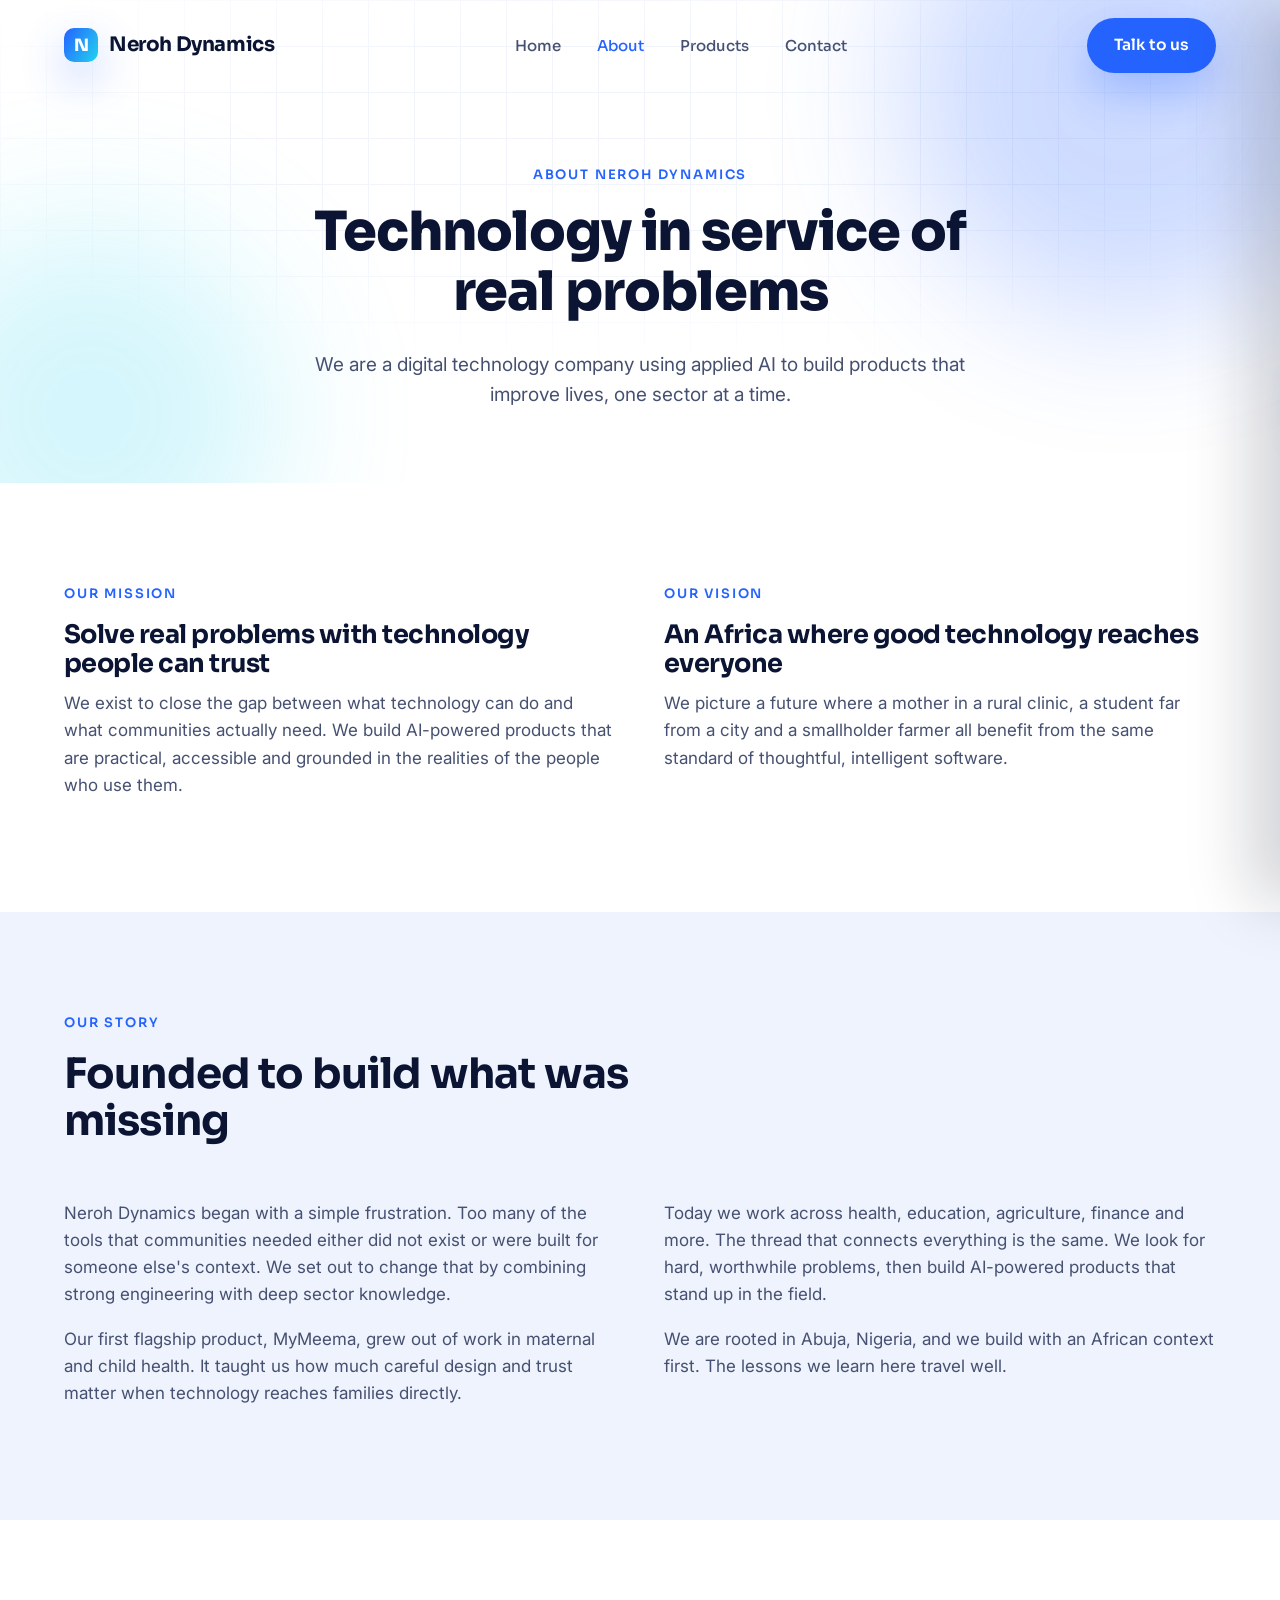
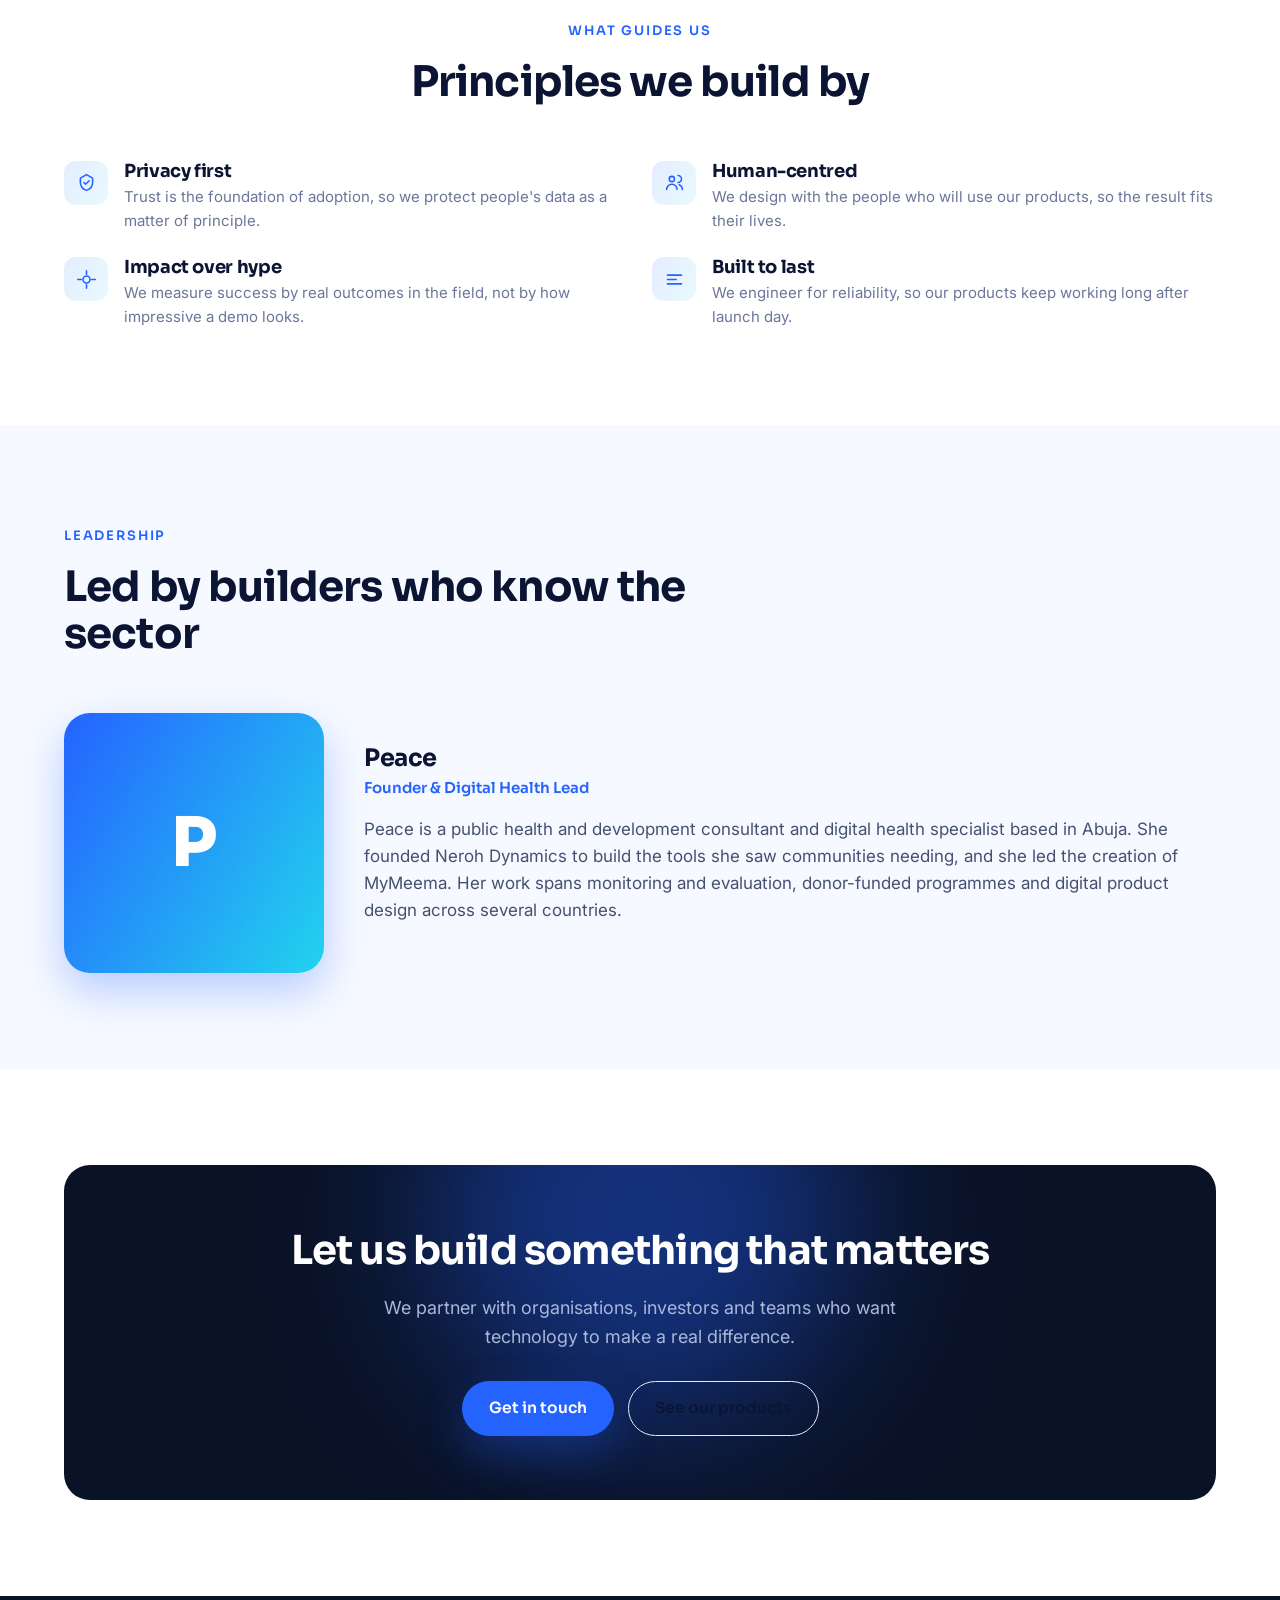
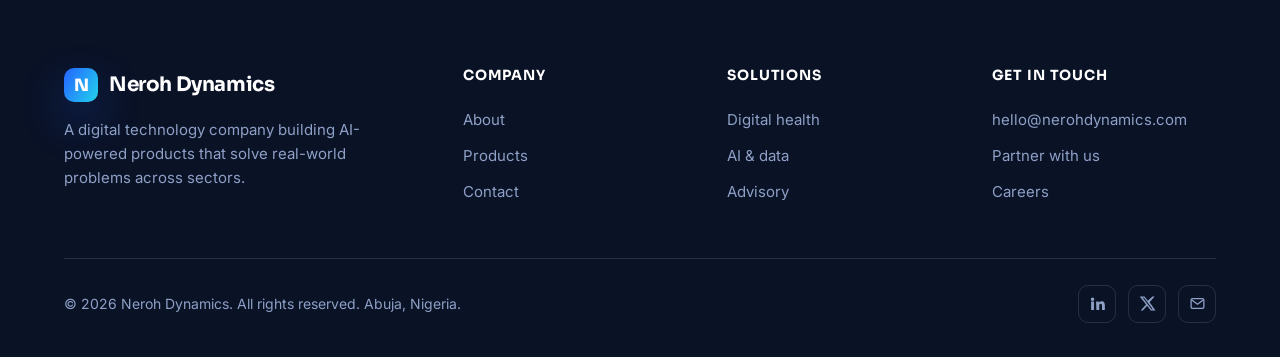
==== about.html @ 89a56c4c "Add files via upload" ====
<!DOCTYPE html>
<html lang="en">
<head>
  <meta charset="UTF-8" />
  <meta name="viewport" content="width=device-width, initial-scale=1.0" />
  <title>About | Neroh Dynamics</title>
  <meta name="description" content="Neroh Dynamics is a digital technology company using AI to solve real-world problems across health, education, agriculture and beyond." />
  <meta property="og:title" content="About Neroh Dynamics" />
  <meta property="og:type" content="website" />
  <link rel="preconnect" href="https://fonts.googleapis.com" />
  <link rel="preconnect" href="https://fonts.gstatic.com" crossorigin />
  <link href="https://fonts.googleapis.com/css2?family=Sora:wght@400;500;600;700;800&family=Inter:wght@400;500;600&display=swap" rel="stylesheet" />
  <link rel="stylesheet" href="style.css" />
</head>
<body>

  <!-- ======== HEADER ======== -->
  <header class="site-header">
    <div class="container">
      <nav class="nav">
        <a href="index.html" class="brand"><span class="brand-mark">N</span>Neroh Dynamics</a>
        <ul class="nav-links">
          <li><a href="index.html">Home</a></li>
          <li><a href="about.html">About</a></li>
          <li><a href="products.html">Products</a></li>
          <li><a href="contact.html">Contact</a></li>
        </ul>
        <div class="nav-cta">
          <a href="contact.html" class="btn btn-primary">Talk to us</a>
          <button class="nav-toggle" aria-label="Open menu">
            <svg viewBox="0 0 24 24" fill="none"><path d="M4 7h16M4 12h16M4 17h16" stroke="currentColor" stroke-width="2" stroke-linecap="round"/></svg>
          </button>
        </div>
      </nav>
    </div>
  </header>
  <div class="scrim"></div>
  <aside class="mobile-panel">
    <div class="m-head">
      <a href="index.html" class="brand"><span class="brand-mark">N</span>Neroh</a>
      <button class="m-close" aria-label="Close menu">
        <svg viewBox="0 0 24 24" fill="none"><path d="M18 6L6 18M6 6l12 12" stroke="currentColor" stroke-width="2" stroke-linecap="round"/></svg>
      </button>
    </div>
    <a href="index.html" class="m-link">Home</a>
    <a href="about.html" class="m-link">About</a>
    <a href="products.html" class="m-link">Products</a>
    <a href="contact.html" class="m-link">Contact</a>
    <a href="contact.html" class="btn btn-primary">Talk to us</a>
  </aside>

  <!-- ======== PAGE HERO ======== -->
  <section class="page-hero">
    <div class="hero-bg">
      <div class="grid"></div>
      <div class="glow g1"></div>
      <div class="glow g2"></div>
    </div>
    <div class="container">
      <div class="inner">
        <span class="eyebrow">About Neroh Dynamics</span>
        <h1>Technology in service of real problems</h1>
        <p>We are a digital technology company using applied AI to build products that improve lives, one sector at a time.</p>
      </div>
    </div>
  </section>

  <!-- ======== MISSION / VISION ======== -->
  <section class="section">
    <div class="container">
      <div class="split">
        <div class="reveal">
          <span class="eyebrow">Our mission</span>
          <h2>Solve real problems with technology people can trust</h2>
          <p>We exist to close the gap between what technology can do and what communities actually need. We build AI-powered products that are practical, accessible and grounded in the realities of the people who use them.</p>
        </div>
        <div class="reveal">
          <span class="eyebrow">Our vision</span>
          <h2>An Africa where good technology reaches everyone</h2>
          <p>We picture a future where a mother in a rural clinic, a student far from a city and a smallholder farmer all benefit from the same standard of thoughtful, intelligent software.</p>
        </div>
      </div>
    </div>
  </section>

  <!-- ======== STORY ======== -->
  <section class="section section-sky">
    <div class="container">
      <div class="section-head reveal">
        <span class="eyebrow">Our story</span>
        <h2>Founded to build what was missing</h2>
      </div>
      <div class="split">
        <div class="reveal">
          <p>Neroh Dynamics began with a simple frustration. Too many of the tools that communities needed either did not exist or were built for someone else's context. We set out to change that by combining strong engineering with deep sector knowledge.</p>
          <p>Our first flagship product, MyMeema, grew out of work in maternal and child health. It taught us how much careful design and trust matter when technology reaches families directly.</p>
        </div>
        <div class="reveal">
          <p>Today we work across health, education, agriculture, finance and more. The thread that connects everything is the same. We look for hard, worthwhile problems, then build AI-powered products that stand up in the field.</p>
          <p>We are rooted in Abuja, Nigeria, and we build with an African context first. The lessons we learn here travel well.</p>
        </div>
      </div>
    </div>
  </section>

  <!-- ======== VALUES ======== -->
  <section class="section">
    <div class="container">
      <div class="section-head center reveal">
        <span class="eyebrow">What guides us</span>
        <h2>Principles we build by</h2>
      </div>
      <div class="grid-2">
        <div class="value-item reveal">
          <div class="v-ic"><svg viewBox="0 0 24 24" fill="none"><path d="M12 3l7 4v5c0 4.5-3 7.5-7 9-4-1.5-7-4.5-7-9V7l7-4z" stroke="currentColor" stroke-width="1.8" stroke-linejoin="round"/><path d="M9 12l2 2 4-4" stroke="currentColor" stroke-width="1.8" stroke-linecap="round" stroke-linejoin="round"/></svg></div>
          <div><h3>Privacy first</h3><p>Trust is the foundation of adoption, so we protect people's data as a matter of principle.</p></div>
        </div>
        <div class="value-item reveal">
          <div class="v-ic"><svg viewBox="0 0 24 24" fill="none"><circle cx="9" cy="8" r="3" stroke="currentColor" stroke-width="1.8"/><path d="M3 20c0-3.3 2.7-6 6-6s6 2.7 6 6M16 4a4 4 0 010 8M21 20c0-2.5-1.5-4.6-3.6-5.5" stroke="currentColor" stroke-width="1.8" stroke-linecap="round"/></svg></div>
          <div><h3>Human-centred</h3><p>We design with the people who will use our products, so the result fits their lives.</p></div>
        </div>
        <div class="value-item reveal">
          <div class="v-ic"><svg viewBox="0 0 24 24" fill="none"><path d="M12 2v4M12 18v4M2 12h4M18 12h4" stroke="currentColor" stroke-width="1.8" stroke-linecap="round"/><circle cx="12" cy="12" r="4" stroke="currentColor" stroke-width="1.8"/></svg></div>
          <div><h3>Impact over hype</h3><p>We measure success by real outcomes in the field, not by how impressive a demo looks.</p></div>
        </div>
        <div class="value-item reveal">
          <div class="v-ic"><svg viewBox="0 0 24 24" fill="none"><path d="M4 7h16M4 12h10M4 17h16" stroke="currentColor" stroke-width="1.8" stroke-linecap="round"/></svg></div>
          <div><h3>Built to last</h3><p>We engineer for reliability, so our products keep working long after launch day.</p></div>
        </div>
      </div>
    </div>
  </section>

  <!-- ======== FOUNDER ======== -->
  <!-- Update the name, photo initials and bio below with final details. -->
  <section class="section section-tint">
    <div class="container">
      <div class="section-head reveal">
        <span class="eyebrow">Leadership</span>
        <h2>Led by builders who know the sector</h2>
      </div>
      <div class="founder reveal">
        <div class="founder-photo">P</div>
        <div>
          <h3>Peace</h3>
          <div class="role">Founder &amp; Digital Health Lead</div>
          <p>Peace is a public health and development consultant and digital health specialist based in Abuja. She founded Neroh Dynamics to build the tools she saw communities needing, and she led the creation of MyMeema. Her work spans monitoring and evaluation, donor-funded programmes and digital product design across several countries.</p>
        </div>
      </div>
    </div>
  </section>

  <!-- ======== CTA BAND ======== -->
  <section class="section">
    <div class="container">
      <div class="cta-band reveal">
        <h2>Let us build something that matters</h2>
        <p>We partner with organisations, investors and teams who want technology to make a real difference.</p>
        <div class="cta-actions">
          <a href="contact.html" class="btn btn-primary">Get in touch</a>
          <a href="products.html" class="btn btn-ghost">See our products</a>
        </div>
      </div>
    </div>
  </section>

  <!-- ======== FOOTER ======== -->
  <footer class="site-footer">
    <div class="container">
      <div class="footer-grid">
        <div class="footer-brand">
          <a href="index.html" class="brand"><span class="brand-mark">N</span>Neroh Dynamics</a>
          <p>A digital technology company building AI-powered products that solve real-world problems across sectors.</p>
        </div>
        <div class="footer-col">
          <h4>Company</h4>
          <a href="about.html">About</a>
          <a href="products.html">Products</a>
          <a href="contact.html">Contact</a>
        </div>
        <div class="footer-col">
          <h4>Solutions</h4>
          <a href="products.html">Digital health</a>
          <a href="products.html">AI &amp; data</a>
          <a href="products.html">Advisory</a>
        </div>
        <div class="footer-col">
          <h4>Get in touch</h4>
          <a href="mailto:hello@nerohdynamics.com">hello@nerohdynamics.com</a>
          <a href="contact.html">Partner with us</a>
          <a href="contact.html">Careers</a>
        </div>
      </div>
      <div class="footer-bottom">
        <span>© <span id="year"></span> Neroh Dynamics. All rights reserved. Abuja, Nigeria.</span>
        <div class="socials">
          <a href="#" aria-label="LinkedIn"><svg viewBox="0 0 24 24" fill="currentColor"><path d="M4.98 3.5A2.5 2.5 0 002.5 6 2.5 2.5 0 005 8.5 2.5 2.5 0 007.5 6 2.5 2.5 0 004.98 3.5zM3 9h4v12H3zM10 9h3.8v1.7h.05c.53-1 1.83-2.05 3.77-2.05 4 0 4.75 2.65 4.75 6.1V21h-4v-5.5c0-1.3 0-3-1.85-3s-2.1 1.45-2.1 2.9V21h-4z"/></svg></a>
          <a href="#" aria-label="X"><svg viewBox="0 0 24 24" fill="currentColor"><path d="M18.9 2H22l-7.1 8.1L23.3 22h-6.6l-5.2-6.8L5.5 22H2.4l7.6-8.7L1 2h6.8l4.7 6.2zm-1.2 18h1.8L7.1 3.9H5.2z"/></svg></a>
          <a href="mailto:hello@nerohdynamics.com" aria-label="Email"><svg viewBox="0 0 24 24" fill="none"><rect x="3" y="5" width="18" height="14" rx="2" stroke="currentColor" stroke-width="1.8"/><path d="M4 7l8 6 8-6" stroke="currentColor" stroke-width="1.8"/></svg></a>
        </div>
      </div>
    </div>
  </footer>

  <script src="app.js"></script>
</body>
</html>
---- style.css ----
/* ============================================================================
   NEROH DYNAMICS
   Shared stylesheet. Clean, modern, AI-tech. Blue signature palette.
   Display: Sora. Body: Inter.
   ========================================================================== */

/* ---- DESIGN TOKENS ---- */
:root {
  --ink:        #0A1226;   /* deep navy: dark sections, footer */
  --ink-2:      #101B3A;   /* raised dark surface */
  --heading:    #0B1533;   /* headings on light */
  --slate:      #465071;   /* body text on light */
  --muted:      #6B769A;   /* secondary text */

  --blue:       #2563FF;   /* primary electric azure, the signature */
  --blue-600:   #1B54EC;   /* hover */
  --blue-050:   #EAF1FF;   /* light blue tint */
  --cyan:       #22D3EE;   /* secondary highlight */

  --sky:        #EEF3FD;   /* light section background */
  --sky-2:      #F6F9FF;   /* lighter tint */
  --paper:      #FFFFFF;

  --line:       #E4EAF6;   /* hairline on light */
  --line-dark:  rgba(255,255,255,0.12);

  --grad:       linear-gradient(120deg, #2563FF 0%, #22D3EE 100%);
  --grad-soft:  linear-gradient(120deg, rgba(37,99,255,0.12), rgba(34,211,238,0.10));

  --radius:     18px;
  --radius-sm:  12px;
  --radius-lg:  26px;

  --shadow-sm:  0 2px 10px rgba(16,26,56,0.06);
  --shadow:     0 20px 50px rgba(16,26,56,0.12);
  --shadow-blue:0 18px 44px rgba(37,99,255,0.30);

  --maxw:       1200px;
  --ease:       cubic-bezier(0.16, 1, 0.3, 1);
}

/* ---- RESET / BASE ---- */
*, *::before, *::after { box-sizing: border-box; }
html { scroll-behavior: smooth; -webkit-text-size-adjust: 100%; }
body {
  margin: 0;
  font-family: 'Inter', system-ui, -apple-system, sans-serif;
  color: var(--slate);
  background: var(--paper);
  line-height: 1.6;
  font-size: 17px;
  -webkit-font-smoothing: antialiased;
  overflow-x: hidden;
}
h1, h2, h3, h4 {
  font-family: 'Sora', system-ui, sans-serif;
  color: var(--heading);
  line-height: 1.12;
  margin: 0 0 0.5em;
  letter-spacing: -0.02em;
  font-weight: 700;
}
p { margin: 0 0 1em; }
a { color: var(--blue); text-decoration: none; transition: color 0.2s; }
a:hover { color: var(--blue-600); }
img { max-width: 100%; display: block; }
ul { margin: 0; padding: 0; list-style: none; }

/* ---- LAYOUT ---- */
.container { width: 100%; max-width: var(--maxw); margin: 0 auto; padding: 0 24px; }
.section { padding: 96px 0; }
.section-sky { background: var(--sky); }
.section-tint { background: var(--sky-2); }
.section-ink { background: var(--ink); color: #C7D2ED; }
.section-ink h1, .section-ink h2, .section-ink h3 { color: #fff; }

.eyebrow {
  display: inline-block;
  font-family: 'Sora', sans-serif;
  font-size: 13px;
  font-weight: 600;
  letter-spacing: 0.14em;
  text-transform: uppercase;
  color: var(--blue);
  margin-bottom: 16px;
}
.section-ink .eyebrow { color: var(--cyan); }
.section-head { max-width: 680px; margin-bottom: 56px; }
.section-head.center { margin-left: auto; margin-right: auto; text-align: center; }
.section-head h2 { font-size: clamp(28px, 4vw, 42px); }
.section-head p { font-size: 18px; color: var(--muted); margin-bottom: 0; }
.section-ink .section-head p { color: #9FB0D4; }

.grad-text {
  background: var(--grad);
  -webkit-background-clip: text;
  background-clip: text;
  -webkit-text-fill-color: transparent;
}

/* ---- BUTTONS ---- */
.btn {
  display: inline-flex; align-items: center; gap: 9px;
  font-family: 'Sora', sans-serif; font-weight: 600; font-size: 15.5px;
  padding: 14px 26px; border-radius: 999px; border: 1px solid transparent;
  cursor: pointer; transition: transform 0.25s var(--ease), box-shadow 0.25s, background 0.2s, color 0.2s;
  white-space: nowrap;
}
.btn svg { width: 17px; height: 17px; }
.btn-primary { background: var(--blue); color: #fff; box-shadow: var(--shadow-blue); }
.btn-primary:hover { background: var(--blue-600); color: #fff; transform: translateY(-2px); }
.btn-ghost { background: transparent; color: var(--heading); border-color: var(--line); }
.btn-ghost:hover { border-color: var(--blue); color: var(--blue); transform: translateY(-2px); }
.section-ink .btn-ghost { color: #fff; border-color: var(--line-dark); }
.section-ink .btn-ghost:hover { border-color: var(--cyan); color: var(--cyan); }
.btn-light { background: #fff; color: var(--heading); }
.btn-light:hover { color: var(--blue); transform: translateY(-2px); }

/* ---- HEADER ---- */
.site-header {
  position: fixed; top: 0; left: 0; right: 0; z-index: 100;
  padding: 18px 0; transition: background 0.3s, box-shadow 0.3s, padding 0.3s;
}
.site-header.scrolled {
  background: rgba(255,255,255,0.86);
  backdrop-filter: saturate(180%) blur(14px);
  box-shadow: 0 1px 0 var(--line);
  padding: 12px 0;
}
.nav { display: flex; align-items: center; justify-content: space-between; gap: 24px; }
.brand { display: flex; align-items: center; gap: 11px; font-family: 'Sora', sans-serif; font-weight: 700; font-size: 20px; color: var(--heading); letter-spacing: -0.02em; }
.brand:hover { color: var(--heading); }
.brand-mark {
  width: 34px; height: 34px; border-radius: 10px; background: var(--grad);
  display: grid; place-items: center; color: #fff; font-size: 17px; font-weight: 800;
  box-shadow: var(--shadow-blue);
}
.nav-links { display: flex; align-items: center; gap: 6px; }
.nav-links a {
  font-family: 'Sora', sans-serif; font-weight: 500; font-size: 15px; color: var(--slate);
  padding: 9px 15px; border-radius: 10px; transition: color 0.2s, background 0.2s;
}
.nav-links a:hover { color: var(--heading); background: var(--blue-050); }
.nav-links a.active { color: var(--blue); }
.nav-cta { display: flex; align-items: center; gap: 12px; }
.nav-toggle { display: none; background: none; border: 0; cursor: pointer; padding: 8px; color: var(--heading); }
.nav-toggle svg { width: 26px; height: 26px; }

/* mobile menu */
.mobile-panel {
  position: fixed; inset: 0 0 0 auto; width: min(88vw, 360px); z-index: 120;
  background: var(--paper); box-shadow: -30px 0 60px rgba(10,18,38,0.18);
  transform: translateX(100%); transition: transform 0.4s var(--ease);
  padding: 26px 26px 40px; display: flex; flex-direction: column;
}
.mobile-panel.open { transform: translateX(0); }
.mobile-panel .m-head { display: flex; justify-content: space-between; align-items: center; margin-bottom: 30px; }
.mobile-panel a.m-link { font-family: 'Sora', sans-serif; font-weight: 600; font-size: 20px; color: var(--heading); padding: 14px 0; border-bottom: 1px solid var(--line); }
.mobile-panel a.m-link:hover { color: var(--blue); }
.mobile-panel .btn { margin-top: 24px; justify-content: center; }
.m-close { background: none; border: 0; cursor: pointer; color: var(--heading); padding: 6px; }
.m-close svg { width: 26px; height: 26px; }
.scrim { position: fixed; inset: 0; background: rgba(10,18,38,0.45); z-index: 110; opacity: 0; visibility: hidden; transition: opacity 0.3s; }
.scrim.open { opacity: 1; visibility: visible; }

/* ---- HERO ---- */
.hero { position: relative; padding: 168px 0 96px; overflow: hidden; }
.hero-bg { position: absolute; inset: 0; z-index: 0; pointer-events: none; }
.hero-bg .glow { position: absolute; border-radius: 50%; filter: blur(70px); opacity: 0.5; }
.hero-bg .g1 { width: 460px; height: 460px; background: rgba(37,99,255,0.45); top: -140px; right: -80px; }
.hero-bg .g2 { width: 380px; height: 380px; background: rgba(34,211,238,0.38); bottom: -120px; left: -100px; }
.hero-bg .grid {
  position: absolute; inset: 0;
  background-image: linear-gradient(var(--line) 1px, transparent 1px), linear-gradient(90deg, var(--line) 1px, transparent 1px);
  background-size: 46px 46px; opacity: 0.5;
  mask-image: radial-gradient(ellipse 80% 60% at 50% 30%, #000 40%, transparent 78%);
  -webkit-mask-image: radial-gradient(ellipse 80% 60% at 50% 30%, #000 40%, transparent 78%);
}
.hero-grid { position: relative; z-index: 1; display: grid; grid-template-columns: 1.05fr 0.95fr; gap: 56px; align-items: center; }
.hero-copy h1 { font-size: clamp(38px, 5.4vw, 62px); font-weight: 800; margin-bottom: 22px; }
.hero-copy .lede { font-size: 19px; color: var(--slate); max-width: 540px; margin-bottom: 32px; }
.hero-actions { display: flex; gap: 14px; flex-wrap: wrap; }
.hero-pill {
  display: inline-flex; align-items: center; gap: 9px; padding: 7px 15px 7px 8px;
  background: var(--blue-050); border: 1px solid var(--line); border-radius: 999px;
  font-size: 14px; font-weight: 500; color: var(--slate); margin-bottom: 24px;
}
.hero-pill b { background: var(--grad); color: #fff; font-family: 'Sora', sans-serif; font-weight: 700; font-size: 11px; letter-spacing: 0.06em; padding: 3px 10px; border-radius: 999px; text-transform: uppercase; }

/* cycling sector word */
.rotator { display: inline-grid; vertical-align: bottom; }
.rotator .word { grid-area: 1 / 1; opacity: 0; transform: translateY(14px); transition: opacity 0.5s, transform 0.5s; white-space: nowrap; }
.rotator .word.in { opacity: 1; transform: translateY(0); }
.rotator .word.out { opacity: 0; transform: translateY(-14px); }

/* hero engine diagram (signature graphic) */
.engine {
  position: relative; background: #fff; border: 1px solid var(--line);
  border-radius: var(--radius-lg); box-shadow: var(--shadow); padding: 30px;
}
.engine-top { display: flex; align-items: center; gap: 8px; margin-bottom: 26px; }
.engine-top .dot { width: 11px; height: 11px; border-radius: 50%; background: var(--line); }
.engine-top .dot.live { background: var(--blue); }
.engine-top span { margin-left: auto; font-family: 'Sora', sans-serif; font-size: 12px; font-weight: 600; letter-spacing: 0.1em; text-transform: uppercase; color: var(--muted); }
.engine-core {
  margin: 0 auto 26px; width: 168px; text-align: center; padding: 20px 16px; border-radius: var(--radius);
  background: var(--ink); color: #fff; box-shadow: var(--shadow-blue); position: relative;
}
.engine-core .k { font-family: 'Sora', sans-serif; font-weight: 700; font-size: 16px; }
.engine-core .s { font-size: 12.5px; color: #9FB0D4; }
.engine-core::after {
  content: ""; position: absolute; left: 50%; bottom: -26px; width: 2px; height: 26px;
  background: linear-gradient(var(--blue), transparent); transform: translateX(-50%);
}
.engine-sectors { display: grid; grid-template-columns: repeat(2, 1fr); gap: 12px; }
.sector-chip {
  display: flex; align-items: center; gap: 10px; padding: 13px 14px; border-radius: 14px;
  background: var(--sky-2); border: 1px solid var(--line); font-family: 'Sora', sans-serif;
  font-weight: 600; font-size: 14px; color: var(--heading);
  transition: transform 0.3s var(--ease), box-shadow 0.3s, border-color 0.3s;
}
.sector-chip:hover { transform: translateY(-3px); box-shadow: var(--shadow-sm); border-color: var(--blue); }
.sector-chip .ic { width: 30px; height: 30px; border-radius: 9px; background: var(--grad-soft); display: grid; place-items: center; color: var(--blue); }
.sector-chip .ic svg { width: 17px; height: 17px; }

/* ---- BADGE STRIP ---- */
.strip { border-top: 1px solid var(--line); border-bottom: 1px solid var(--line); background: #fff; }
.strip-row { display: flex; flex-wrap: wrap; gap: 14px 40px; justify-content: center; align-items: center; padding: 26px 0; }
.strip-item { display: flex; align-items: center; gap: 10px; font-family: 'Sora', sans-serif; font-weight: 600; font-size: 15px; color: var(--heading); }
.strip-item .tick { width: 22px; height: 22px; border-radius: 50%; background: var(--blue-050); color: var(--blue); display: grid; place-items: center; }
.strip-item .tick svg { width: 13px; height: 13px; }

/* ---- CARD GRID (offerings) ---- */
.grid-3 { display: grid; grid-template-columns: repeat(3, 1fr); gap: 24px; }
.grid-2 { display: grid; grid-template-columns: repeat(2, 1fr); gap: 24px; }
.card {
  background: #fff; border: 1px solid var(--line); border-radius: var(--radius);
  padding: 30px; transition: transform 0.3s var(--ease), box-shadow 0.3s, border-color 0.3s;
}
.card:hover { transform: translateY(-5px); box-shadow: var(--shadow); border-color: transparent; }
.card .card-ic { width: 50px; height: 50px; border-radius: 14px; background: var(--grad-soft); color: var(--blue); display: grid; place-items: center; margin-bottom: 20px; }
.card .card-ic svg { width: 25px; height: 25px; }
.card h3 { font-size: 20px; }
.card p { font-size: 15.5px; color: var(--slate); margin-bottom: 0; }
.card .more { display: inline-flex; align-items: center; gap: 6px; margin-top: 16px; font-family: 'Sora', sans-serif; font-weight: 600; font-size: 14.5px; }

/* ---- SECTORS INTERACTIVE ---- */
.sectors { display: grid; grid-template-columns: repeat(4, 1fr); gap: 16px; }
.sector-tile {
  position: relative; border: 1px solid var(--line); border-radius: var(--radius);
  padding: 26px; background: #fff; cursor: pointer; overflow: hidden;
  transition: transform 0.35s var(--ease), box-shadow 0.35s, border-color 0.35s;
}
.sector-tile::before { content: ""; position: absolute; inset: 0; background: var(--grad); opacity: 0; transition: opacity 0.35s; }
.sector-tile > * { position: relative; z-index: 1; }
.sector-tile:hover, .sector-tile.active { transform: translateY(-4px); box-shadow: var(--shadow-blue); border-color: transparent; }
.sector-tile:hover::before, .sector-tile.active::before { opacity: 1; }
.sector-tile:hover h3, .sector-tile.active h3, .sector-tile:hover p, .sector-tile.active p, .sector-tile:hover .s-ic, .sector-tile.active .s-ic { color: #fff; }
.sector-tile .s-ic { width: 46px; height: 46px; border-radius: 13px; background: var(--blue-050); color: var(--blue); display: grid; place-items: center; margin-bottom: 18px; transition: background 0.35s, color 0.35s; }
.sector-tile:hover .s-ic, .sector-tile.active .s-ic { background: rgba(255,255,255,0.18); }
.sector-tile .s-ic svg { width: 23px; height: 23px; }
.sector-tile h3 { font-size: 18px; margin-bottom: 8px; transition: color 0.35s; }
.sector-tile p { font-size: 14.5px; margin-bottom: 0; transition: color 0.35s; color: var(--muted); }

/* ---- PROCESS STEPS ---- */
.steps { display: grid; grid-template-columns: repeat(4, 1fr); gap: 24px; counter-reset: step; }
.step { position: relative; padding-top: 20px; }
.step .num { font-family: 'Sora', sans-serif; font-weight: 800; font-size: 15px; color: var(--blue); letter-spacing: 0.08em; margin-bottom: 14px; }
.step h3 { font-size: 19px; }
.step p { font-size: 15px; color: var(--muted); margin-bottom: 0; }
.step::before { content: ""; position: absolute; top: 0; left: 0; width: 44px; height: 3px; border-radius: 3px; background: var(--grad); }

/* ---- FLAGSHIP FEATURE ---- */
.feature { display: grid; grid-template-columns: 1fr 1fr; gap: 56px; align-items: center; }
.feature.flip .feature-media { order: -1; }
.feature-media {
  background: var(--ink); border-radius: var(--radius-lg); padding: 34px; color: #fff;
  box-shadow: var(--shadow); position: relative; overflow: hidden;
}
.feature-media::before { content:""; position:absolute; width:300px; height:300px; border-radius:50%; background: rgba(37,99,255,0.4); filter: blur(70px); top:-80px; right:-60px; }
.pillars { position: relative; z-index: 1; display: grid; gap: 14px; }
.pillar { background: rgba(255,255,255,0.06); border: 1px solid var(--line-dark); border-radius: 14px; padding: 16px 18px; }
.pillar .p-k { font-family: 'Sora', sans-serif; font-weight: 700; font-size: 15px; color: #fff; margin-bottom: 3px; }
.pillar .p-s { font-size: 13.5px; color: #9FB0D4; }
.feature-copy h2 { font-size: clamp(26px, 3.6vw, 38px); }
.feature-list { display: grid; gap: 14px; margin: 24px 0 30px; }
.feature-list li { display: flex; gap: 12px; align-items: flex-start; font-size: 15.5px; }
.feature-list .tick { flex: none; width: 24px; height: 24px; border-radius: 50%; background: var(--blue-050); color: var(--blue); display: grid; place-items: center; margin-top: 1px; }
.feature-list .tick svg { width: 13px; height: 13px; }
.tag { display: inline-flex; align-items: center; gap: 7px; font-family: 'Sora', sans-serif; font-weight: 600; font-size: 12.5px; letter-spacing: 0.08em; text-transform: uppercase; color: var(--blue); background: var(--blue-050); padding: 6px 13px; border-radius: 999px; margin-bottom: 18px; }

/* ---- STAT ROW ---- */
.stats { display: grid; grid-template-columns: repeat(3, 1fr); gap: 28px; }
.stat { text-align: center; }
.stat .n { font-family: 'Sora', sans-serif; font-weight: 800; font-size: clamp(34px, 5vw, 50px); line-height: 1; margin-bottom: 8px; }
.stat .l { font-size: 15px; color: var(--muted); }

/* ---- CTA BAND ---- */
.cta-band { position: relative; overflow: hidden; border-radius: var(--radius-lg); background: var(--ink); padding: 64px; text-align: center; }
.cta-band::before { content:""; position:absolute; width:420px; height:420px; border-radius:50%; background: rgba(37,99,255,0.4); filter: blur(80px); top:-160px; left:50%; transform: translateX(-50%); }
.cta-band > * { position: relative; z-index: 1; }
.cta-band h2 { color: #fff; font-size: clamp(28px, 4vw, 40px); }
.cta-band p { color: #A9B7DA; max-width: 560px; margin: 0 auto 30px; font-size: 18px; }
.cta-actions { display: flex; gap: 14px; justify-content: center; flex-wrap: wrap; }

/* ---- FOOTER ---- */
.site-footer { background: var(--ink); color: #8EA0C6; padding: 72px 0 34px; }
.footer-grid { display: grid; grid-template-columns: 1.6fr 1fr 1fr 1fr; gap: 40px; margin-bottom: 48px; }
.footer-brand .brand { color: #fff; margin-bottom: 16px; }
.footer-brand p { font-size: 15px; max-width: 300px; color: #8EA0C6; }
.footer-col h4 { color: #fff; font-family: 'Sora', sans-serif; font-size: 14px; letter-spacing: 0.06em; text-transform: uppercase; margin-bottom: 18px; }
.footer-col a { display: block; color: #8EA0C6; font-size: 15px; padding: 6px 0; }
.footer-col a:hover { color: var(--cyan); }
.footer-bottom { border-top: 1px solid var(--line-dark); padding-top: 26px; display: flex; justify-content: space-between; align-items: center; gap: 18px; flex-wrap: wrap; font-size: 14px; }
.socials { display: flex; gap: 12px; }
.socials a { width: 38px; height: 38px; border-radius: 10px; border: 1px solid var(--line-dark); display: grid; place-items: center; color: #8EA0C6; }
.socials a:hover { color: #fff; border-color: var(--cyan); background: rgba(255,255,255,0.05); }
.socials svg { width: 17px; height: 17px; }

/* ---- FORM ---- */
.contact-grid { display: grid; grid-template-columns: 0.9fr 1.1fr; gap: 48px; align-items: start; }
.info-card { display: flex; gap: 15px; align-items: flex-start; padding: 20px 0; border-bottom: 1px solid var(--line); }
.info-card:last-child { border-bottom: 0; }
.info-card .ic { flex: none; width: 46px; height: 46px; border-radius: 13px; background: var(--blue-050); color: var(--blue); display: grid; place-items: center; }
.info-card .ic svg { width: 21px; height: 21px; }
.info-card h4 { font-size: 16px; margin-bottom: 3px; }
.info-card p, .info-card a { font-size: 15px; color: var(--slate); margin: 0; }
.form-card { background: #fff; border: 1px solid var(--line); border-radius: var(--radius-lg); padding: 34px; box-shadow: var(--shadow-sm); }
.field { margin-bottom: 18px; }
.field label { display: block; font-family: 'Sora', sans-serif; font-weight: 600; font-size: 14px; color: var(--heading); margin-bottom: 8px; }
.field input, .field select, .field textarea {
  width: 100%; font-family: inherit; font-size: 15.5px; color: var(--heading);
  padding: 13px 15px; border: 1px solid var(--line); border-radius: var(--radius-sm);
  background: var(--sky-2); transition: border-color 0.2s, box-shadow 0.2s, background 0.2s;
}
.field input:focus, .field select:focus, .field textarea:focus {
  outline: none; border-color: var(--blue); background: #fff; box-shadow: 0 0 0 4px rgba(37,99,255,0.12);
}
.field textarea { resize: vertical; min-height: 130px; }
.field .err { color: #DC2626; font-size: 13px; margin-top: 6px; display: none; }
.field.invalid input, .field.invalid select, .field.invalid textarea { border-color: #DC2626; }
.field.invalid .err { display: block; }
.form-note { font-size: 13.5px; color: var(--muted); margin-top: 14px; }
.form-success {
  display: none; text-align: center; padding: 40px 20px;
}
.form-success.show { display: block; }
.form-success .ok { width: 64px; height: 64px; border-radius: 50%; background: var(--grad); color: #fff; display: grid; place-items: center; margin: 0 auto 20px; box-shadow: var(--shadow-blue); }
.form-success .ok svg { width: 30px; height: 30px; }

/* ---- PAGE HEADER (inner pages) ---- */
.page-hero { position: relative; padding: 160px 0 72px; overflow: hidden; text-align: center; }
.page-hero .hero-bg { z-index: 0; }
.page-hero .inner { position: relative; z-index: 1; max-width: 720px; margin: 0 auto; }
.page-hero h1 { font-size: clamp(34px, 5vw, 54px); font-weight: 800; }
.page-hero p { font-size: 19px; color: var(--slate); margin-bottom: 0; }

/* ---- VALUE / MISSION ---- */
.split { display: grid; grid-template-columns: 1fr 1fr; gap: 48px; align-items: start; }
.value-list { display: grid; gap: 18px; }
.value-item { display: flex; gap: 16px; align-items: flex-start; }
.value-item .v-ic { flex: none; width: 44px; height: 44px; border-radius: 12px; background: var(--grad-soft); color: var(--blue); display: grid; place-items: center; }
.value-item .v-ic svg { width: 21px; height: 21px; }
.value-item h3 { font-size: 18px; margin-bottom: 4px; }
.value-item p { font-size: 15px; color: var(--muted); margin-bottom: 0; }

/* founder */
.founder { display: grid; grid-template-columns: 260px 1fr; gap: 40px; align-items: center; }
.founder-photo {
  aspect-ratio: 1; border-radius: var(--radius-lg); background: var(--grad);
  display: grid; place-items: center; color: #fff; font-family: 'Sora', sans-serif;
  font-weight: 800; font-size: 68px; box-shadow: var(--shadow-blue);
}
.founder h3 { font-size: 24px; margin-bottom: 4px; }
.founder .role { font-family: 'Sora', sans-serif; font-weight: 600; color: var(--blue); font-size: 15px; margin-bottom: 16px; }

/* product group label */
.group-label { display: flex; align-items: center; gap: 14px; margin: 8px 0 24px; }
.group-label .gl-ic { width: 40px; height: 40px; border-radius: 11px; background: var(--grad-soft); color: var(--blue); display: grid; place-items: center; }
.group-label .gl-ic svg { width: 20px; height: 20px; }
.group-label h2 { font-size: 24px; margin: 0; }
.status { font-family: 'Sora', sans-serif; font-size: 11.5px; font-weight: 700; letter-spacing: 0.06em; text-transform: uppercase; padding: 4px 11px; border-radius: 999px; }
.status.live { background: var(--blue-050); color: var(--blue); }
.status.soon { background: #FFF4E5; color: #B26B00; }

/* ---- REVEAL ANIMATION ---- */
.reveal { opacity: 0; transform: translateY(26px); transition: opacity 0.7s var(--ease), transform 0.7s var(--ease); }
.reveal.in { opacity: 1; transform: none; }

/* ---- RESPONSIVE ---- */
@media (max-width: 980px) {
  .hero-grid { grid-template-columns: 1fr; gap: 40px; }
  .engine { max-width: 460px; }
  .feature, .feature.flip { grid-template-columns: 1fr; gap: 34px; }
  .feature.flip .feature-media { order: 0; }
  .contact-grid, .split, .founder { grid-template-columns: 1fr; }
  .founder-photo { width: 180px; }
  .grid-3, .sectors, .steps { grid-template-columns: repeat(2, 1fr); }
  .footer-grid { grid-template-columns: 1fr 1fr; gap: 32px; }
}
@media (max-width: 720px) {
  .nav-links, .nav-cta .btn { display: none; }
  .nav-toggle { display: block; }
  .section { padding: 68px 0; }
  .hero { padding: 130px 0 68px; }
  .grid-3, .grid-2, .sectors, .steps, .stats { grid-template-columns: 1fr; }
  .cta-band { padding: 44px 24px; }
  .footer-grid { grid-template-columns: 1fr; }
  .footer-bottom { flex-direction: column; align-items: flex-start; }
  body { font-size: 16px; }
}

/* ---- ACCESSIBILITY ---- */
:focus-visible { outline: 3px solid var(--blue); outline-offset: 2px; border-radius: 4px; }
@media (prefers-reduced-motion: reduce) {
  * { animation: none !important; transition: none !important; scroll-behavior: auto !important; }
  .reveal { opacity: 1; transform: none; }
}
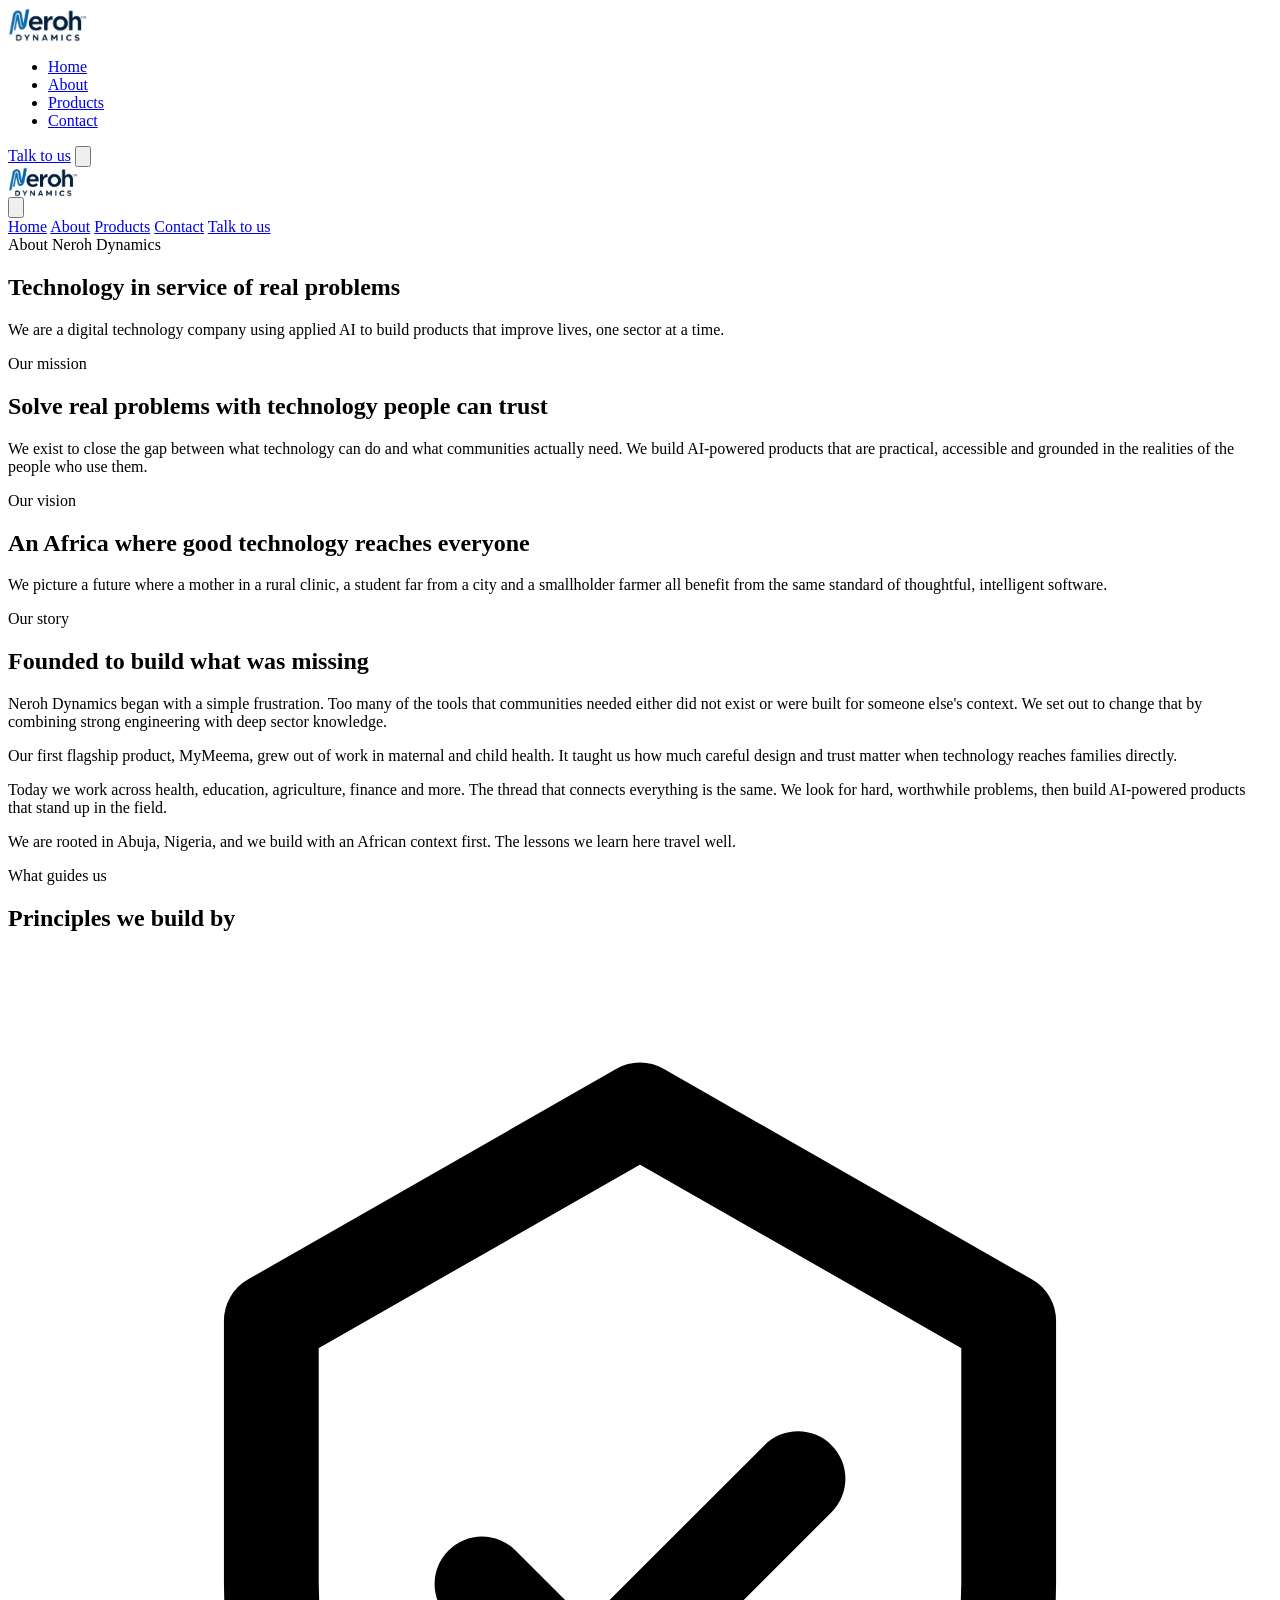
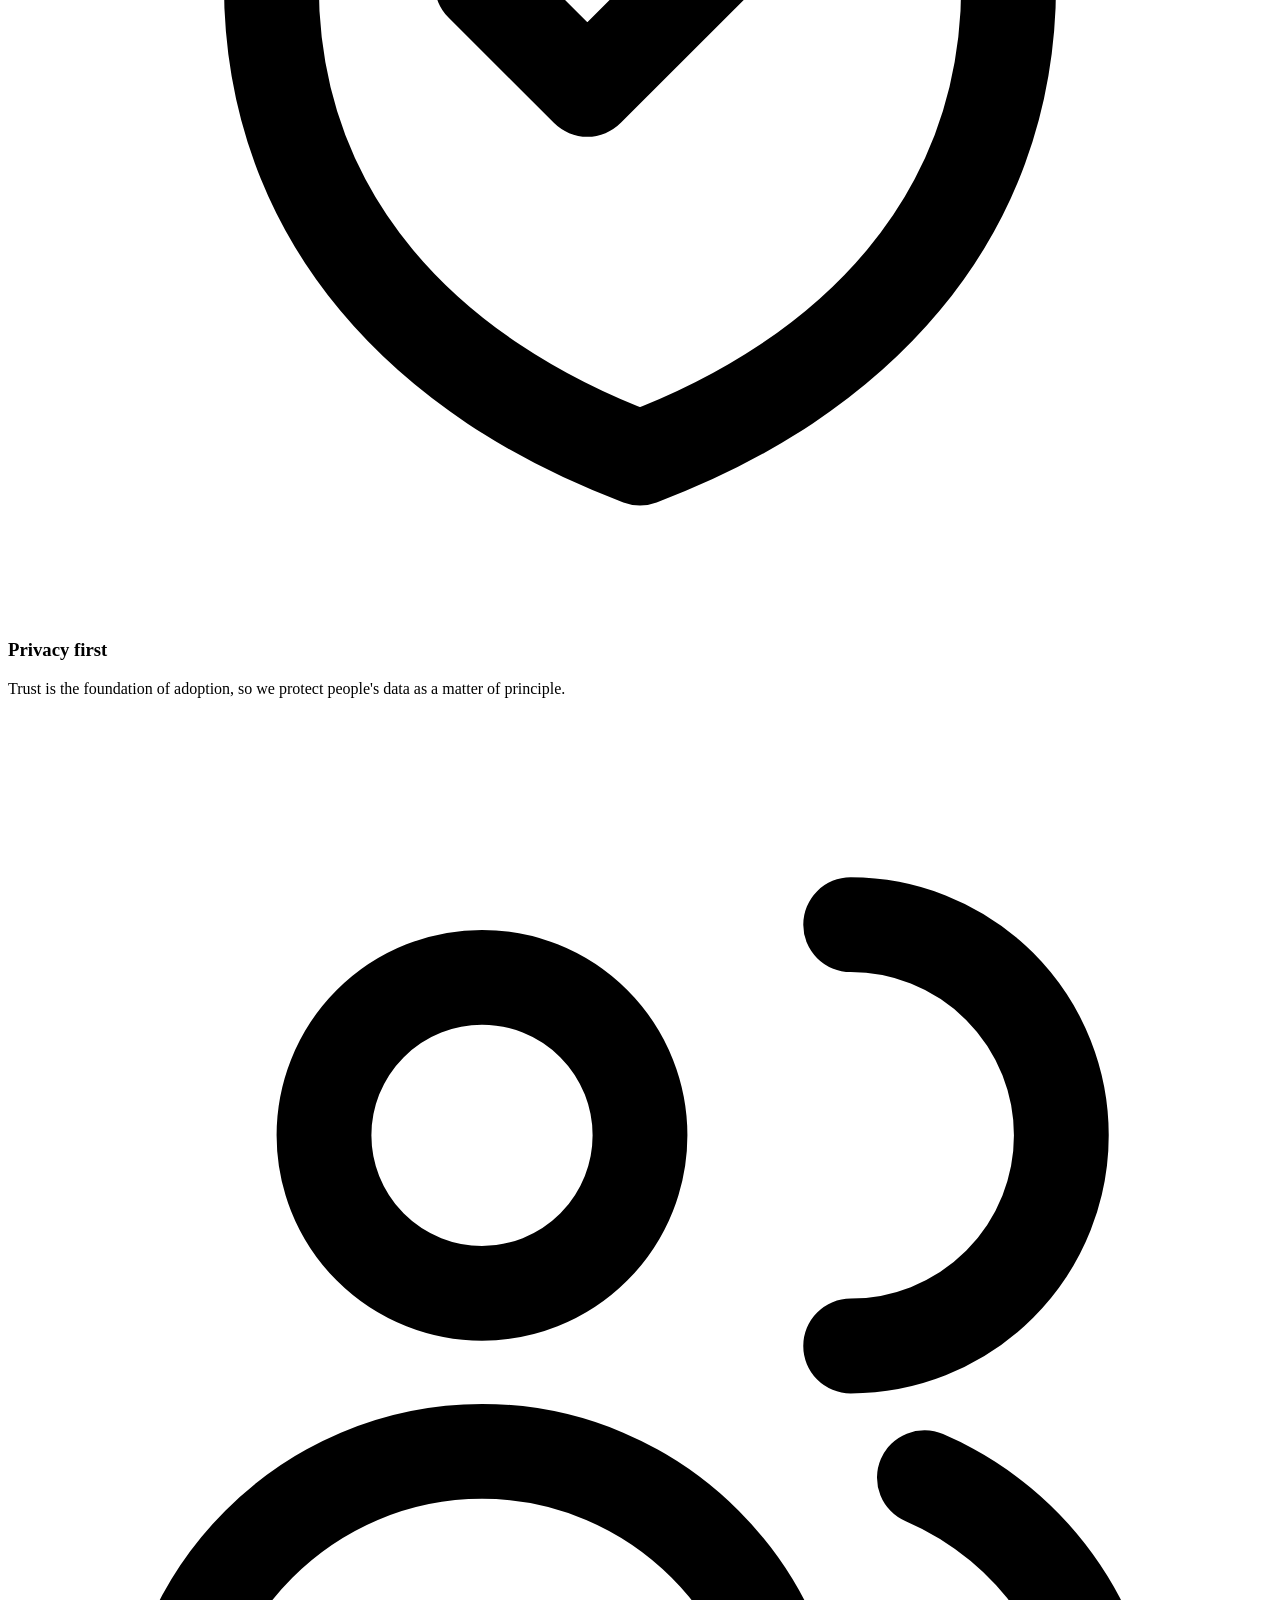
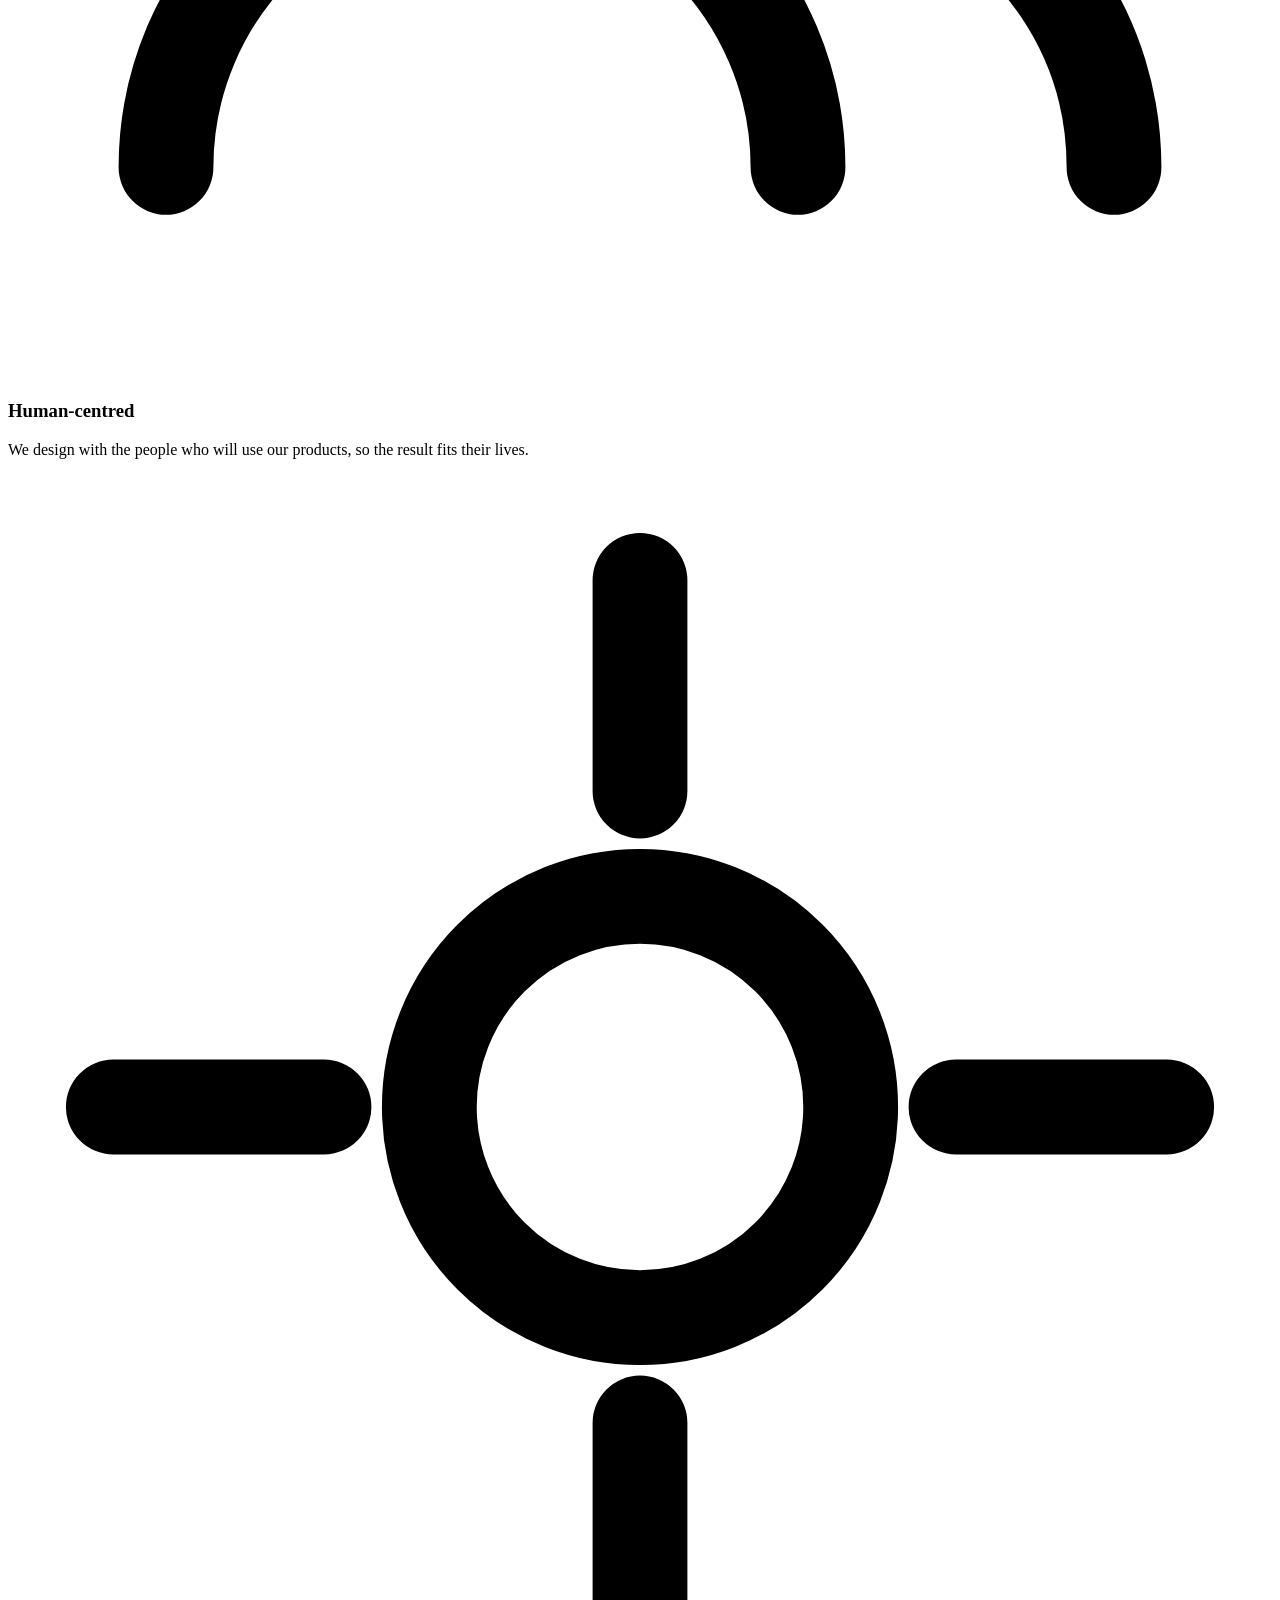
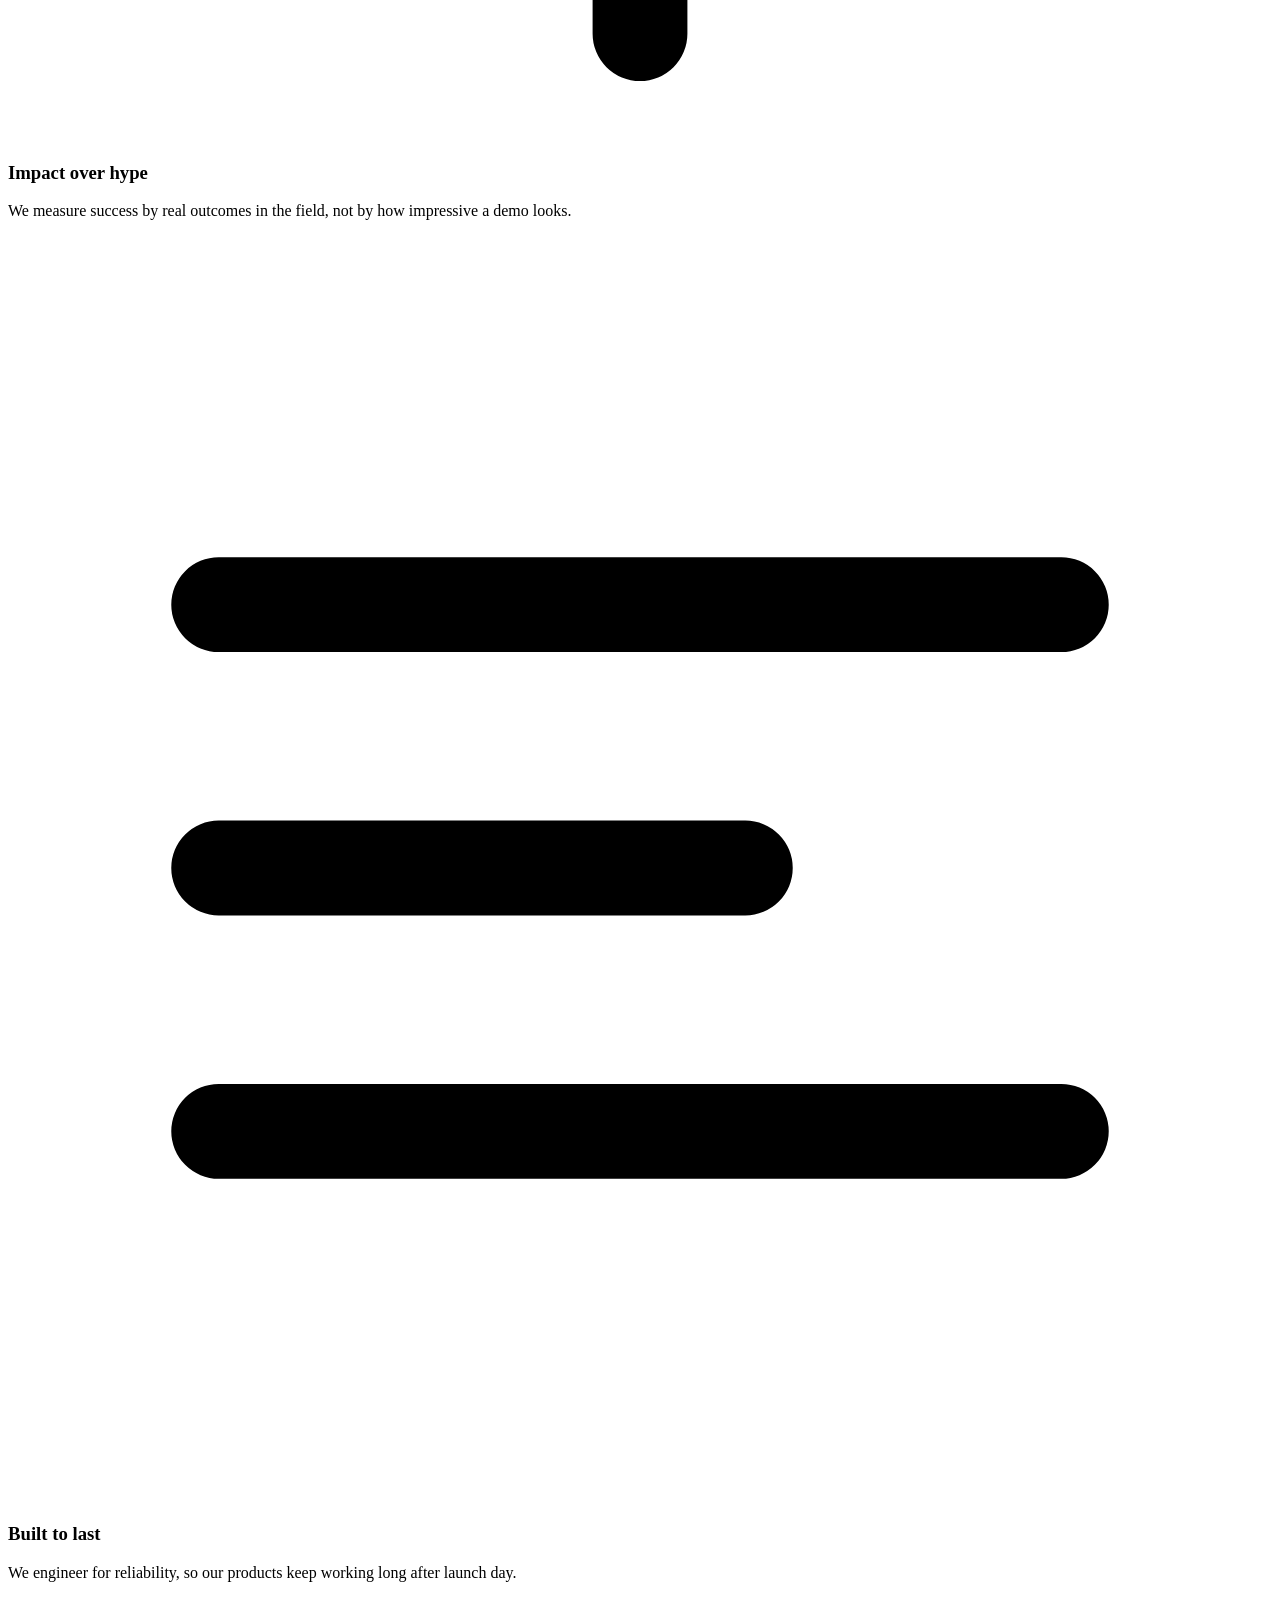
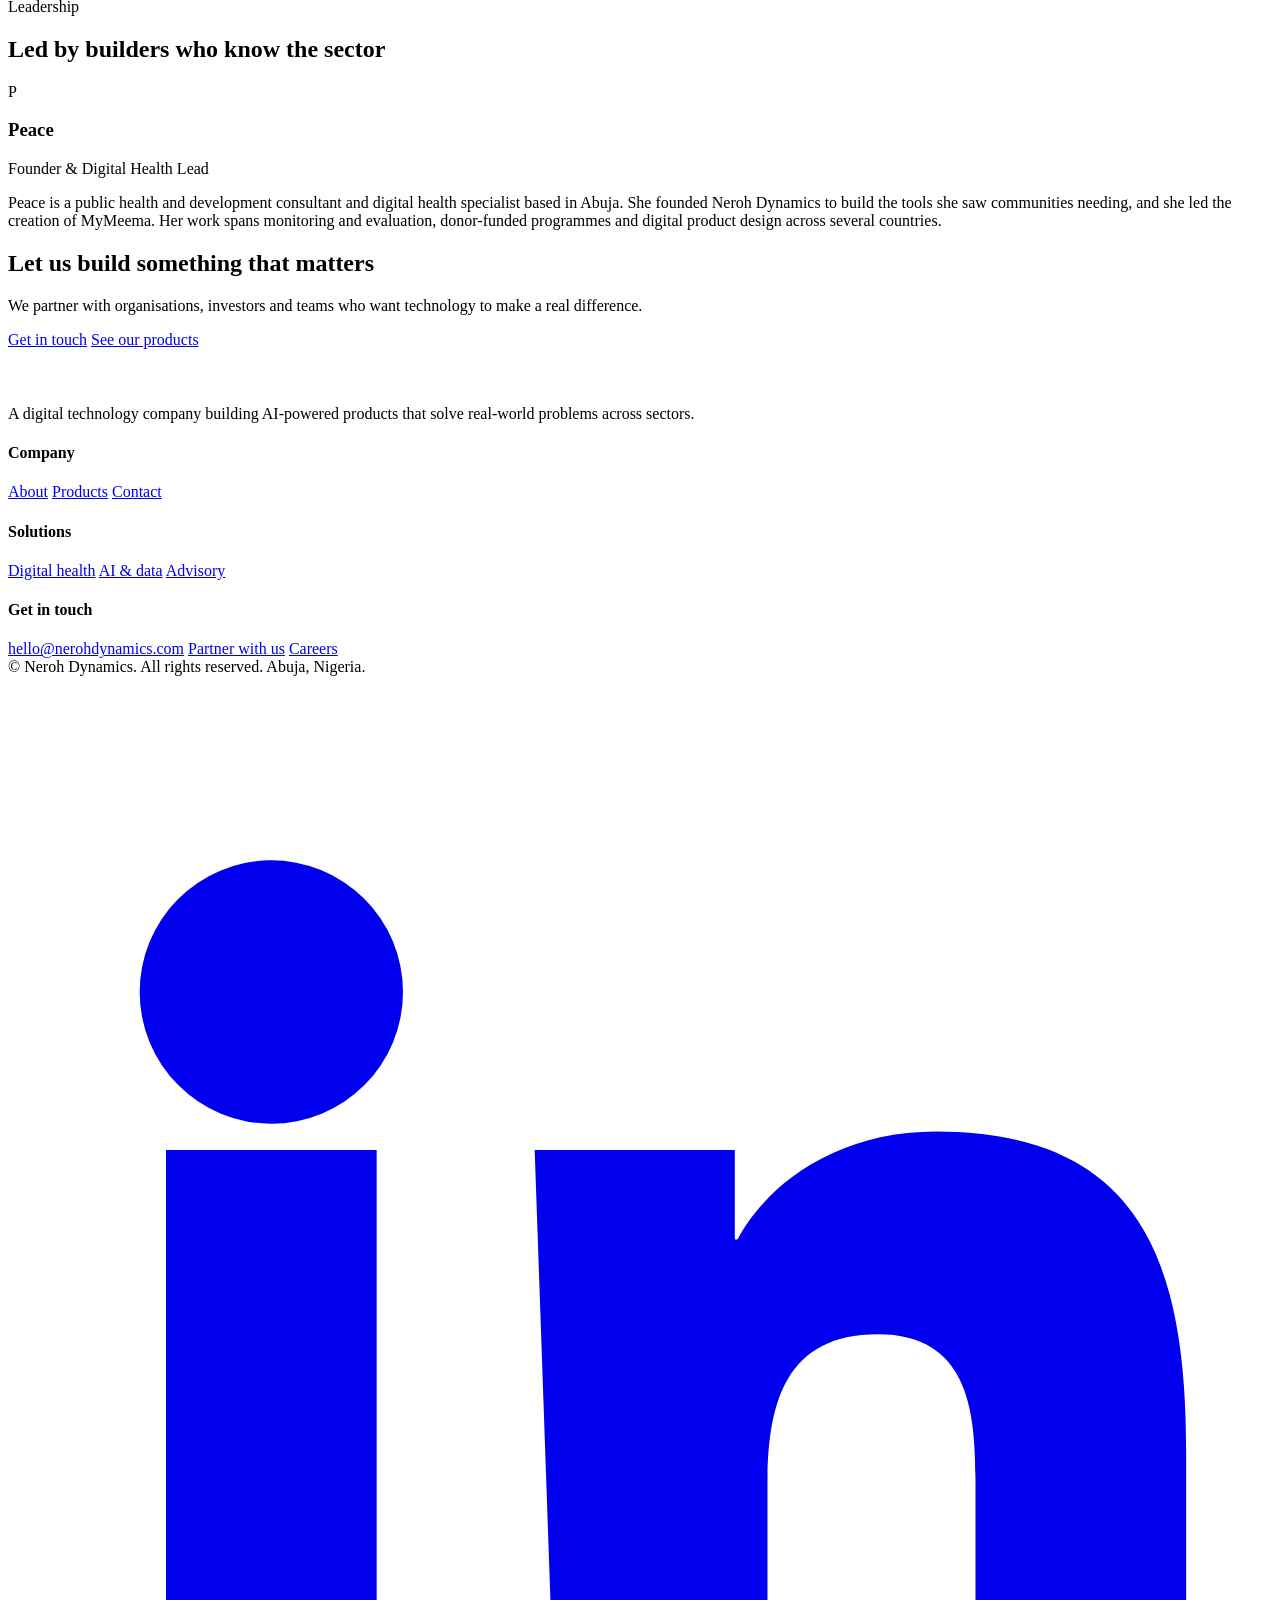
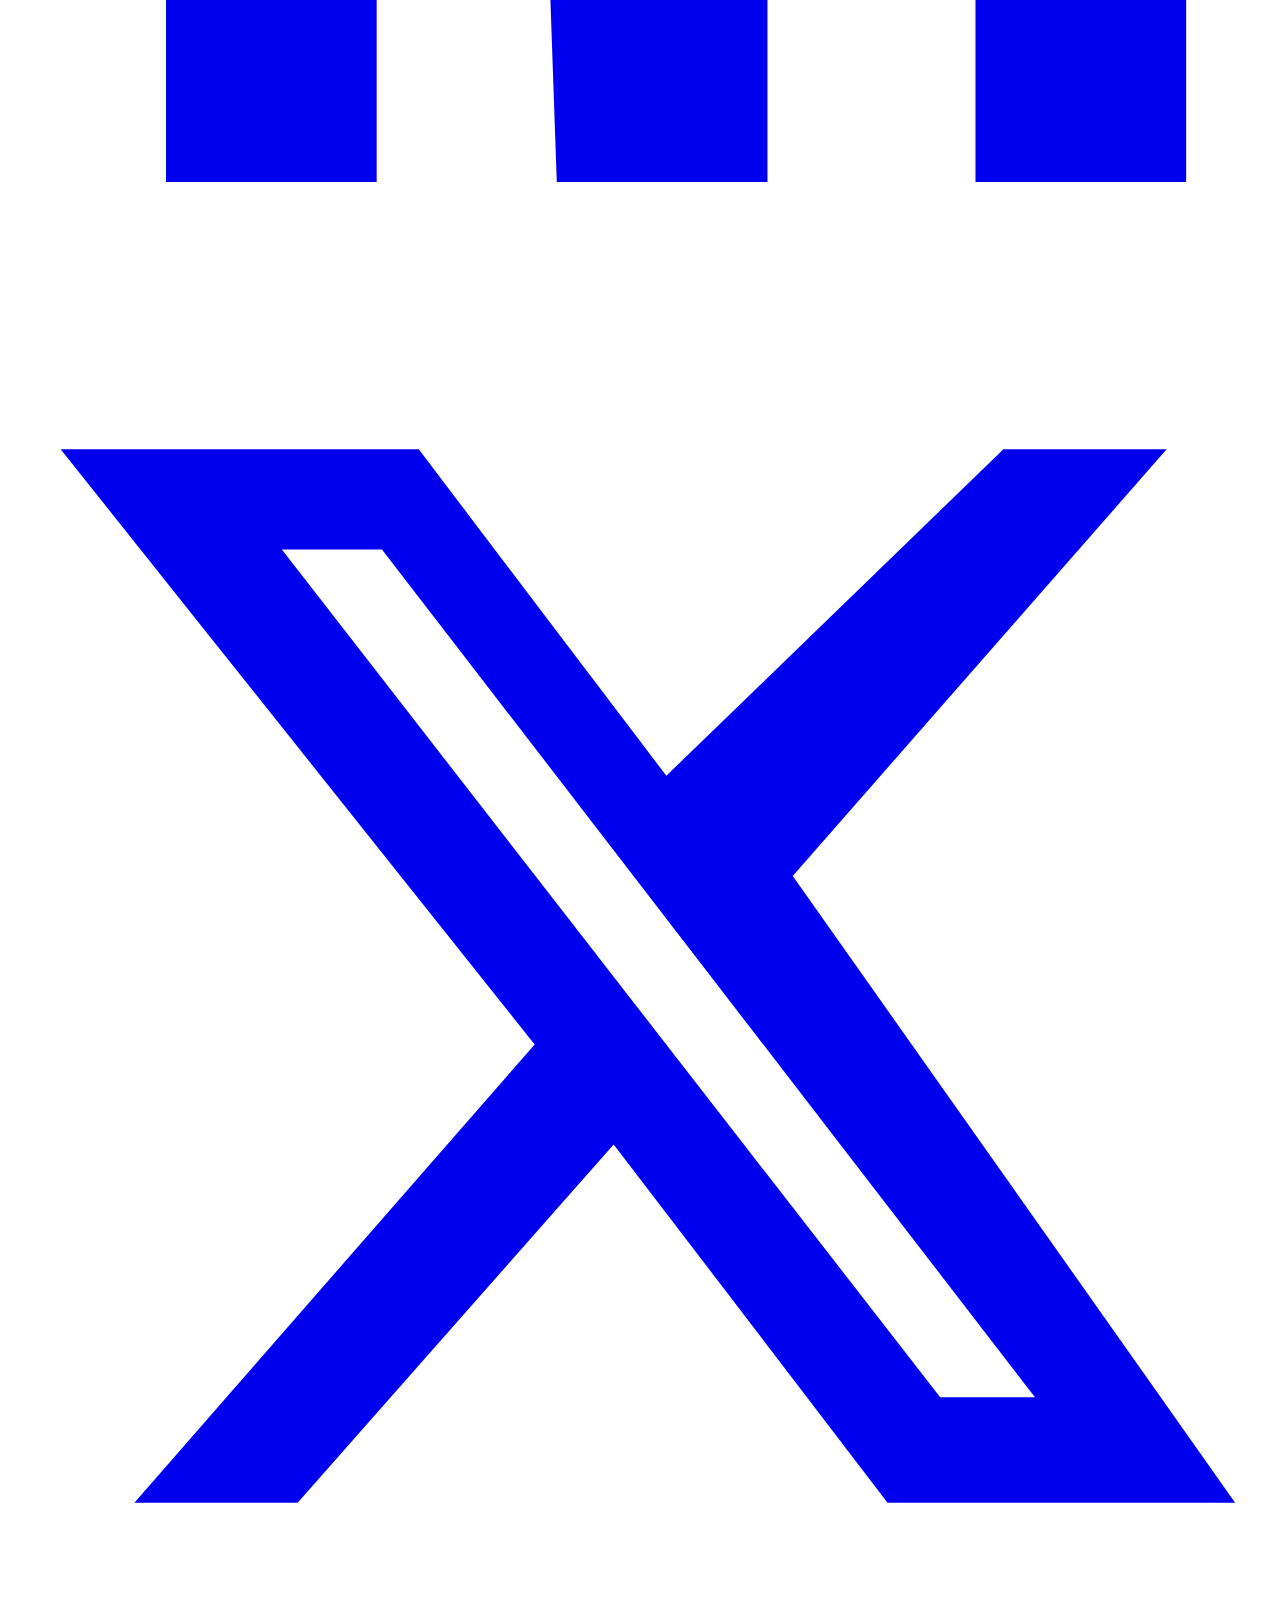
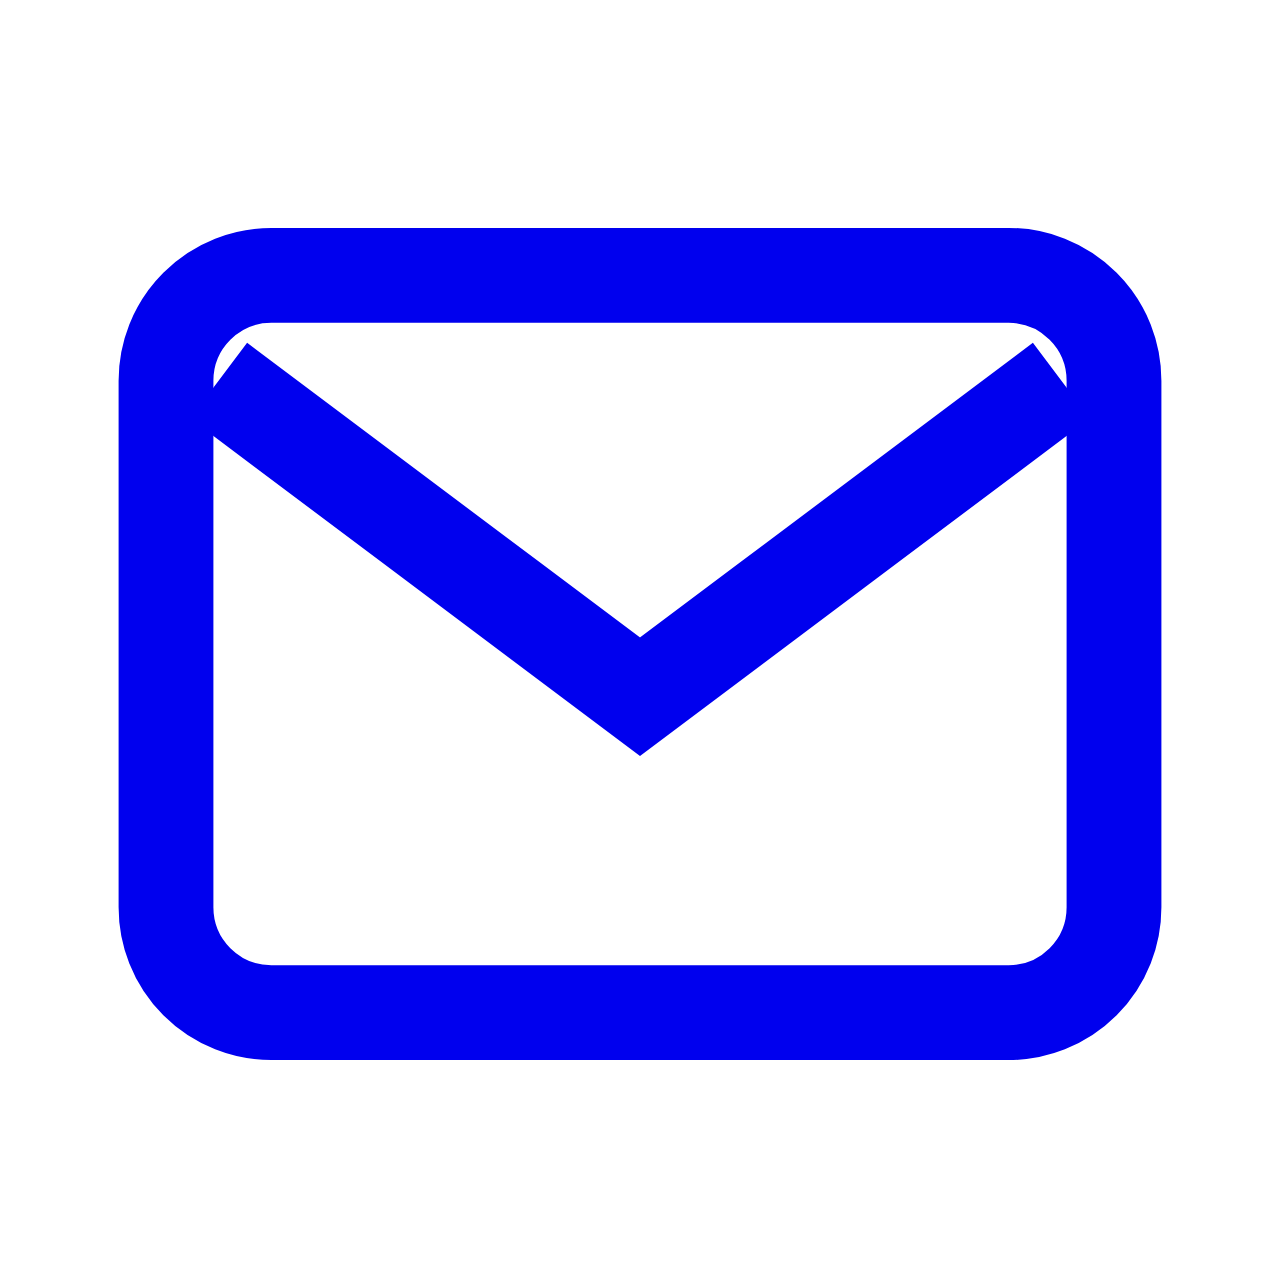
==== commit 83393025: "Add files via upload" ====
--- a/about.html
+++ b/about.html
@@ -18,7 +18,7 @@
   <header class="site-header">
     <div class="container">
       <nav class="nav">
-        <a href="index.html" class="brand"><span class="brand-mark">N</span>Neroh Dynamics</a>
+        <a href="index.html" class="brand"><img src="logo.png" alt="Neroh Dynamics" style="height:34px;width:auto;display:block"></a>
         <ul class="nav-links">
           <li><a href="index.html">Home</a></li>
           <li><a href="about.html">About</a></li>
@@ -37,7 +37,7 @@
   <div class="scrim"></div>
   <aside class="mobile-panel">
     <div class="m-head">
-      <a href="index.html" class="brand"><span class="brand-mark">N</span>Neroh</a>
+      <a href="index.html" class="brand"><img src="logo.png" alt="Neroh Dynamics" style="height:30px;width:auto;display:block"></a>
       <button class="m-close" aria-label="Close menu">
         <svg viewBox="0 0 24 24" fill="none"><path d="M18 6L6 18M6 6l12 12" stroke="currentColor" stroke-width="2" stroke-linecap="round"/></svg>
       </button>
@@ -169,7 +169,7 @@
     <div class="container">
       <div class="footer-grid">
         <div class="footer-brand">
-          <a href="index.html" class="brand"><span class="brand-mark">N</span>Neroh Dynamics</a>
+          <a href="index.html" class="brand"><img src="logo-white.png" alt="Neroh Dynamics" style="height:40px;width:auto;display:block"></a>
           <p>A digital technology company building AI-powered products that solve real-world problems across sectors.</p>
         </div>
         <div class="footer-col">
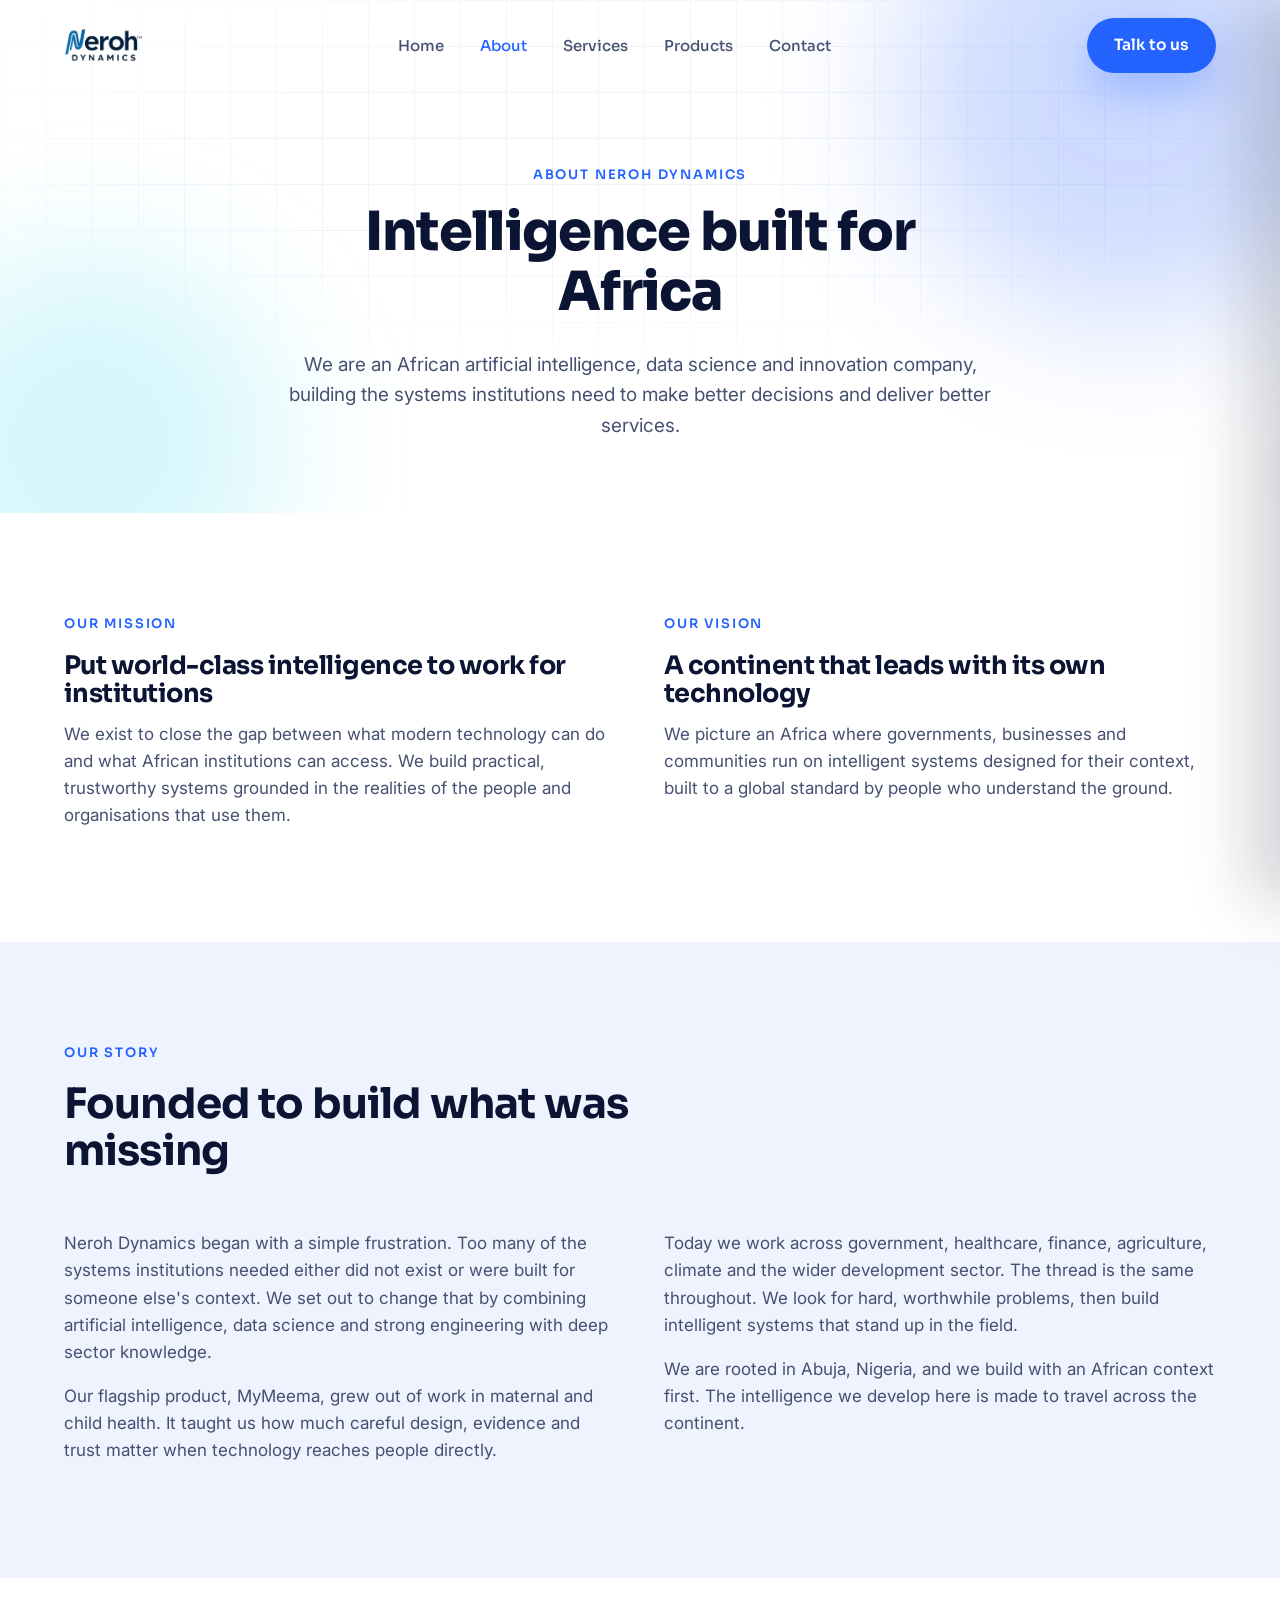
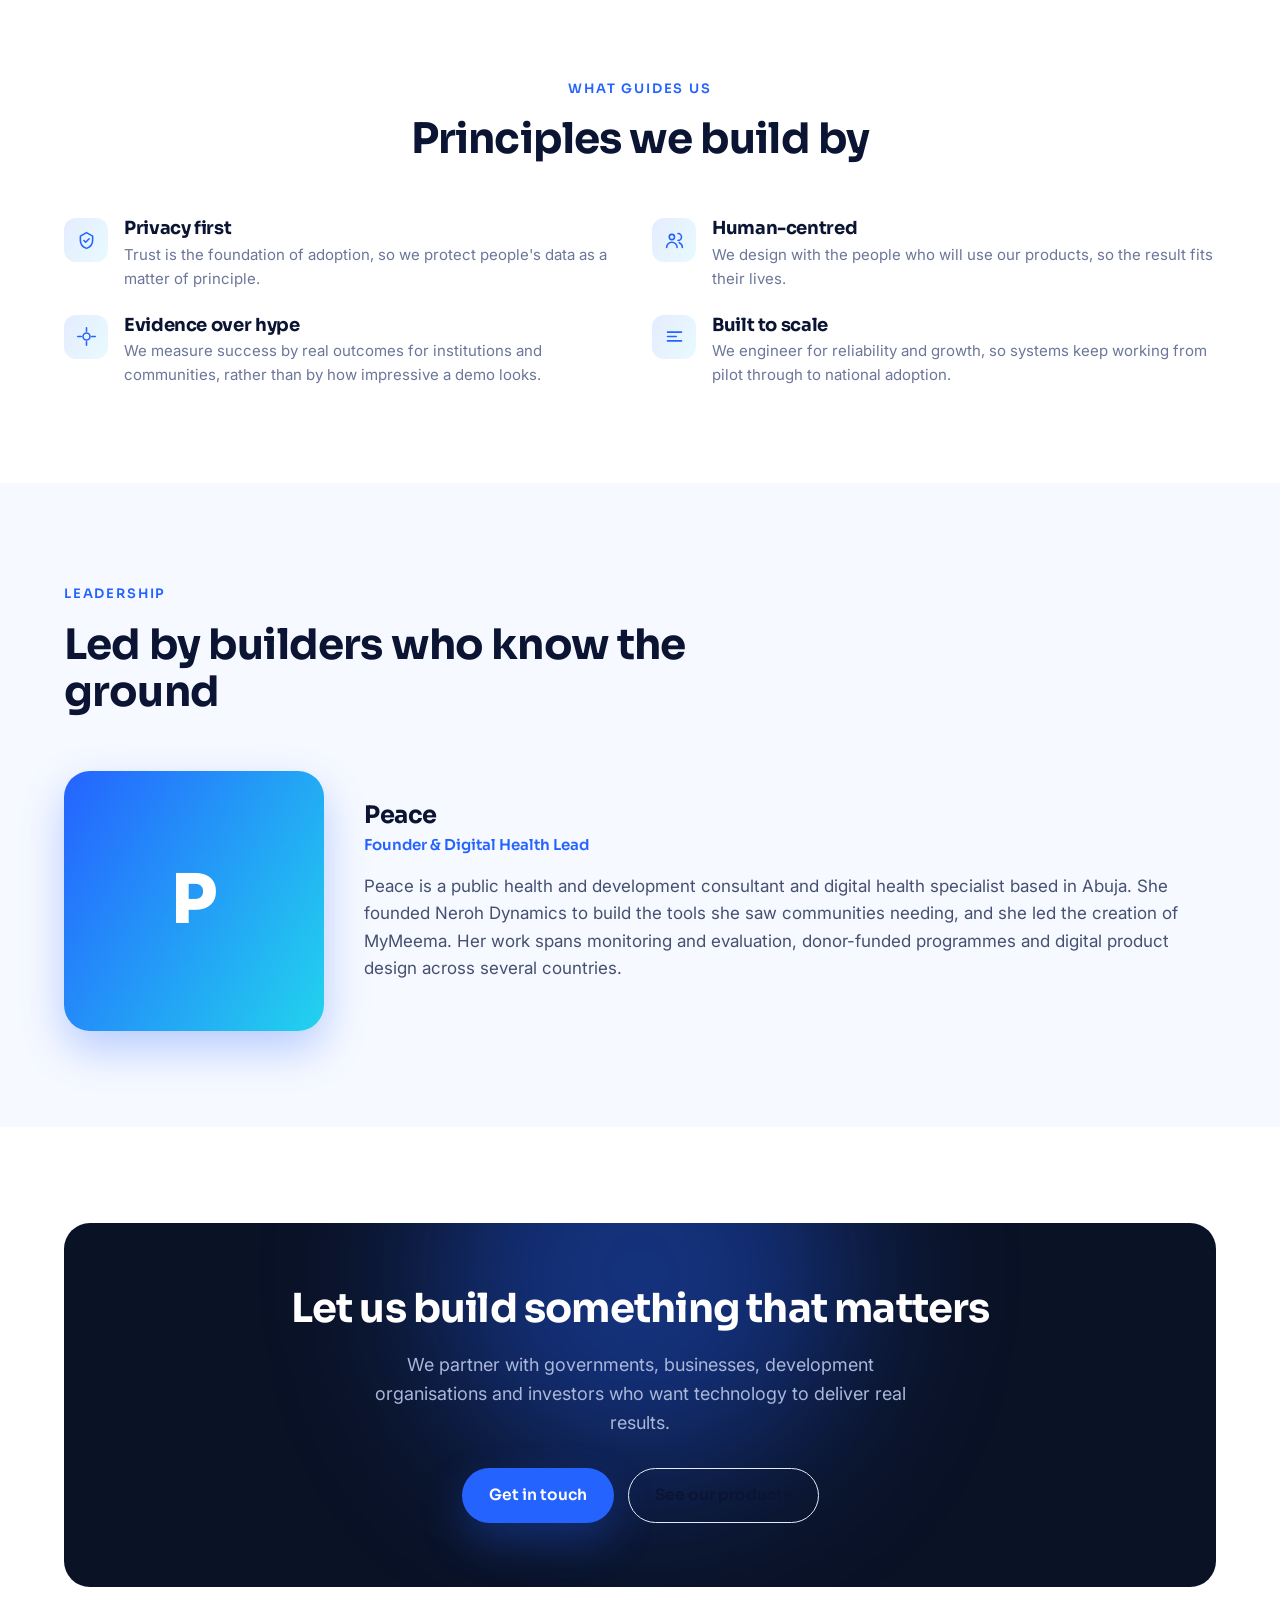
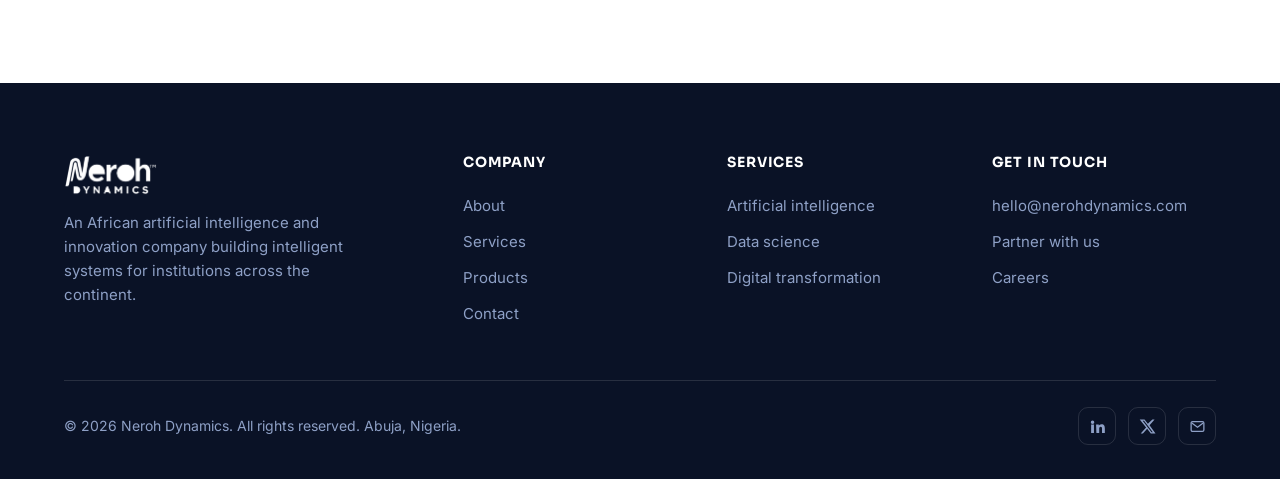
==== commit a380b594: "Add files via upload" ====
--- a/about.html
+++ b/about.html
@@ -4,7 +4,7 @@
   <meta charset="UTF-8" />
   <meta name="viewport" content="width=device-width, initial-scale=1.0" />
   <title>About | Neroh Dynamics</title>
-  <meta name="description" content="Neroh Dynamics is a digital technology company using AI to solve real-world problems across health, education, agriculture and beyond." />
+  <meta name="description" content="Neroh Dynamics is an African artificial intelligence, data science and innovation company building intelligent systems for institutions across the continent." />
   <meta property="og:title" content="About Neroh Dynamics" />
   <meta property="og:type" content="website" />
   <link rel="preconnect" href="https://fonts.googleapis.com" />
@@ -22,6 +22,7 @@
         <ul class="nav-links">
           <li><a href="index.html">Home</a></li>
           <li><a href="about.html">About</a></li>
+          <li><a href="services.html">Services</a></li>
           <li><a href="products.html">Products</a></li>
           <li><a href="contact.html">Contact</a></li>
         </ul>
@@ -44,6 +45,7 @@
     </div>
     <a href="index.html" class="m-link">Home</a>
     <a href="about.html" class="m-link">About</a>
+    <a href="services.html" class="m-link">Services</a>
     <a href="products.html" class="m-link">Products</a>
     <a href="contact.html" class="m-link">Contact</a>
     <a href="contact.html" class="btn btn-primary">Talk to us</a>
@@ -59,8 +61,8 @@
     <div class="container">
       <div class="inner">
         <span class="eyebrow">About Neroh Dynamics</span>
-        <h1>Technology in service of real problems</h1>
-        <p>We are a digital technology company using applied AI to build products that improve lives, one sector at a time.</p>
+        <h1>Intelligence built for Africa</h1>
+        <p>We are an African artificial intelligence, data science and innovation company, building the systems institutions need to make better decisions and deliver better services.</p>
       </div>
     </div>
   </section>
@@ -71,13 +73,13 @@
       <div class="split">
         <div class="reveal">
           <span class="eyebrow">Our mission</span>
-          <h2>Solve real problems with technology people can trust</h2>
-          <p>We exist to close the gap between what technology can do and what communities actually need. We build AI-powered products that are practical, accessible and grounded in the realities of the people who use them.</p>
+          <h2>Put world-class intelligence to work for institutions</h2>
+          <p>We exist to close the gap between what modern technology can do and what African institutions can access. We build practical, trustworthy systems grounded in the realities of the people and organisations that use them.</p>
         </div>
         <div class="reveal">
           <span class="eyebrow">Our vision</span>
-          <h2>An Africa where good technology reaches everyone</h2>
-          <p>We picture a future where a mother in a rural clinic, a student far from a city and a smallholder farmer all benefit from the same standard of thoughtful, intelligent software.</p>
+          <h2>A continent that leads with its own technology</h2>
+          <p>We picture an Africa where governments, businesses and communities run on intelligent systems designed for their context, built to a global standard by people who understand the ground.</p>
         </div>
       </div>
     </div>
@@ -92,12 +94,12 @@
       </div>
       <div class="split">
         <div class="reveal">
-          <p>Neroh Dynamics began with a simple frustration. Too many of the tools that communities needed either did not exist or were built for someone else's context. We set out to change that by combining strong engineering with deep sector knowledge.</p>
-          <p>Our first flagship product, MyMeema, grew out of work in maternal and child health. It taught us how much careful design and trust matter when technology reaches families directly.</p>
-        </div>
-        <div class="reveal">
-          <p>Today we work across health, education, agriculture, finance and more. The thread that connects everything is the same. We look for hard, worthwhile problems, then build AI-powered products that stand up in the field.</p>
-          <p>We are rooted in Abuja, Nigeria, and we build with an African context first. The lessons we learn here travel well.</p>
+          <p>Neroh Dynamics began with a simple frustration. Too many of the systems institutions needed either did not exist or were built for someone else's context. We set out to change that by combining artificial intelligence, data science and strong engineering with deep sector knowledge.</p>
+          <p>Our flagship product, MyMeema, grew out of work in maternal and child health. It taught us how much careful design, evidence and trust matter when technology reaches people directly.</p>
+        </div>
+        <div class="reveal">
+          <p>Today we work across government, healthcare, finance, agriculture, climate and the wider development sector. The thread is the same throughout. We look for hard, worthwhile problems, then build intelligent systems that stand up in the field.</p>
+          <p>We are rooted in Abuja, Nigeria, and we build with an African context first. The intelligence we develop here is made to travel across the continent.</p>
         </div>
       </div>
     </div>
@@ -121,11 +123,11 @@
         </div>
         <div class="value-item reveal">
           <div class="v-ic"><svg viewBox="0 0 24 24" fill="none"><path d="M12 2v4M12 18v4M2 12h4M18 12h4" stroke="currentColor" stroke-width="1.8" stroke-linecap="round"/><circle cx="12" cy="12" r="4" stroke="currentColor" stroke-width="1.8"/></svg></div>
-          <div><h3>Impact over hype</h3><p>We measure success by real outcomes in the field, not by how impressive a demo looks.</p></div>
+          <div><h3>Evidence over hype</h3><p>We measure success by real outcomes for institutions and communities, rather than by how impressive a demo looks.</p></div>
         </div>
         <div class="value-item reveal">
           <div class="v-ic"><svg viewBox="0 0 24 24" fill="none"><path d="M4 7h16M4 12h10M4 17h16" stroke="currentColor" stroke-width="1.8" stroke-linecap="round"/></svg></div>
-          <div><h3>Built to last</h3><p>We engineer for reliability, so our products keep working long after launch day.</p></div>
+          <div><h3>Built to scale</h3><p>We engineer for reliability and growth, so systems keep working from pilot through to national adoption.</p></div>
         </div>
       </div>
     </div>
@@ -137,7 +139,7 @@
     <div class="container">
       <div class="section-head reveal">
         <span class="eyebrow">Leadership</span>
-        <h2>Led by builders who know the sector</h2>
+        <h2>Led by builders who know the ground</h2>
       </div>
       <div class="founder reveal">
         <div class="founder-photo">P</div>
@@ -155,7 +157,7 @@
     <div class="container">
       <div class="cta-band reveal">
         <h2>Let us build something that matters</h2>
-        <p>We partner with organisations, investors and teams who want technology to make a real difference.</p>
+        <p>We partner with governments, businesses, development organisations and investors who want technology to deliver real results.</p>
         <div class="cta-actions">
           <a href="contact.html" class="btn btn-primary">Get in touch</a>
           <a href="products.html" class="btn btn-ghost">See our products</a>
@@ -170,19 +172,20 @@
       <div class="footer-grid">
         <div class="footer-brand">
           <a href="index.html" class="brand"><img src="logo-white.png" alt="Neroh Dynamics" style="height:40px;width:auto;display:block"></a>
-          <p>A digital technology company building AI-powered products that solve real-world problems across sectors.</p>
+          <p>An African artificial intelligence and innovation company building intelligent systems for institutions across the continent.</p>
         </div>
         <div class="footer-col">
           <h4>Company</h4>
           <a href="about.html">About</a>
+          <a href="services.html">Services</a>
           <a href="products.html">Products</a>
           <a href="contact.html">Contact</a>
         </div>
         <div class="footer-col">
-          <h4>Solutions</h4>
-          <a href="products.html">Digital health</a>
-          <a href="products.html">AI &amp; data</a>
-          <a href="products.html">Advisory</a>
+          <h4>Services</h4>
+          <a href="services.html">Artificial intelligence</a>
+          <a href="services.html">Data science</a>
+          <a href="services.html">Digital transformation</a>
         </div>
         <div class="footer-col">
           <h4>Get in touch</h4>
--- a/style.css
+++ b/style.css
@@ -0,0 +1,422 @@
+/* ============================================================================
+   NEROH DYNAMICS
+   Shared stylesheet. Clean, modern, AI-tech. Blue signature palette.
+   Display: Sora. Body: Inter.
+   ========================================================================== */
+
+/* ---- DESIGN TOKENS ---- */
+:root {
+  --ink:        #0A1226;   /* deep navy: dark sections, footer */
+  --ink-2:      #101B3A;   /* raised dark surface */
+  --heading:    #0B1533;   /* headings on light */
+  --slate:      #465071;   /* body text on light */
+  --muted:      #6B769A;   /* secondary text */
+
+  --blue:       #2563FF;   /* primary electric azure, the signature */
+  --blue-600:   #1B54EC;   /* hover */
+  --blue-050:   #EAF1FF;   /* light blue tint */
+  --cyan:       #22D3EE;   /* secondary highlight */
+
+  --sky:        #EEF3FD;   /* light section background */
+  --sky-2:      #F6F9FF;   /* lighter tint */
+  --paper:      #FFFFFF;
+
+  --line:       #E4EAF6;   /* hairline on light */
+  --line-dark:  rgba(255,255,255,0.12);
+
+  --grad:       linear-gradient(120deg, #2563FF 0%, #22D3EE 100%);
+  --grad-soft:  linear-gradient(120deg, rgba(37,99,255,0.12), rgba(34,211,238,0.10));
+
+  --radius:     18px;
+  --radius-sm:  12px;
+  --radius-lg:  26px;
+
+  --shadow-sm:  0 2px 10px rgba(16,26,56,0.06);
+  --shadow:     0 20px 50px rgba(16,26,56,0.12);
+  --shadow-blue:0 18px 44px rgba(37,99,255,0.30);
+
+  --maxw:       1200px;
+  --ease:       cubic-bezier(0.16, 1, 0.3, 1);
+}
+
+/* ---- RESET / BASE ---- */
+*, *::before, *::after { box-sizing: border-box; }
+html { scroll-behavior: smooth; -webkit-text-size-adjust: 100%; }
+body {
+  margin: 0;
+  font-family: 'Inter', system-ui, -apple-system, sans-serif;
+  color: var(--slate);
+  background: var(--paper);
+  line-height: 1.6;
+  font-size: 17px;
+  -webkit-font-smoothing: antialiased;
+  overflow-x: hidden;
+}
+h1, h2, h3, h4 {
+  font-family: 'Sora', system-ui, sans-serif;
+  color: var(--heading);
+  line-height: 1.12;
+  margin: 0 0 0.5em;
+  letter-spacing: -0.02em;
+  font-weight: 700;
+}
+p { margin: 0 0 1em; }
+a { color: var(--blue); text-decoration: none; transition: color 0.2s; }
+a:hover { color: var(--blue-600); }
+img { max-width: 100%; display: block; }
+ul { margin: 0; padding: 0; list-style: none; }
+
+/* ---- LAYOUT ---- */
+.container { width: 100%; max-width: var(--maxw); margin: 0 auto; padding: 0 24px; }
+.section { padding: 96px 0; }
+.section-sky { background: var(--sky); }
+.section-tint { background: var(--sky-2); }
+.section-ink { background: var(--ink); color: #C7D2ED; }
+.section-ink h1, .section-ink h2, .section-ink h3 { color: #fff; }
+
+.eyebrow {
+  display: inline-block;
+  font-family: 'Sora', sans-serif;
+  font-size: 13px;
+  font-weight: 600;
+  letter-spacing: 0.14em;
+  text-transform: uppercase;
+  color: var(--blue);
+  margin-bottom: 16px;
+}
+.section-ink .eyebrow { color: var(--cyan); }
+.section-head { max-width: 680px; margin-bottom: 56px; }
+.section-head.center { margin-left: auto; margin-right: auto; text-align: center; }
+.section-head h2 { font-size: clamp(28px, 4vw, 42px); }
+.section-head p { font-size: 18px; color: var(--muted); margin-bottom: 0; }
+.section-ink .section-head p { color: #9FB0D4; }
+
+.grad-text {
+  background: var(--grad);
+  -webkit-background-clip: text;
+  background-clip: text;
+  -webkit-text-fill-color: transparent;
+}
+
+/* ---- BUTTONS ---- */
+.btn {
+  display: inline-flex; align-items: center; gap: 9px;
+  font-family: 'Sora', sans-serif; font-weight: 600; font-size: 15.5px;
+  padding: 14px 26px; border-radius: 999px; border: 1px solid transparent;
+  cursor: pointer; transition: transform 0.25s var(--ease), box-shadow 0.25s, background 0.2s, color 0.2s;
+  white-space: nowrap;
+}
+.btn svg { width: 17px; height: 17px; }
+.btn-primary { background: var(--blue); color: #fff; box-shadow: var(--shadow-blue); }
+.btn-primary:hover { background: var(--blue-600); color: #fff; transform: translateY(-2px); }
+.btn-ghost { background: transparent; color: var(--heading); border-color: var(--line); }
+.btn-ghost:hover { border-color: var(--blue); color: var(--blue); transform: translateY(-2px); }
+.section-ink .btn-ghost { color: #fff; border-color: var(--line-dark); }
+.section-ink .btn-ghost:hover { border-color: var(--cyan); color: var(--cyan); }
+.btn-light { background: #fff; color: var(--heading); }
+.btn-light:hover { color: var(--blue); transform: translateY(-2px); }
+
+/* ---- HEADER ---- */
+.site-header {
+  position: fixed; top: 0; left: 0; right: 0; z-index: 100;
+  padding: 18px 0; transition: background 0.3s, box-shadow 0.3s, padding 0.3s;
+}
+.site-header.scrolled {
+  background: rgba(255,255,255,0.86);
+  backdrop-filter: saturate(180%) blur(14px);
+  box-shadow: 0 1px 0 var(--line);
+  padding: 12px 0;
+}
+.nav { display: flex; align-items: center; justify-content: space-between; gap: 24px; }
+.brand { display: flex; align-items: center; gap: 11px; font-family: 'Sora', sans-serif; font-weight: 700; font-size: 20px; color: var(--heading); letter-spacing: -0.02em; }
+.brand:hover { color: var(--heading); }
+.brand-mark {
+  width: 34px; height: 34px; border-radius: 10px; background: var(--grad);
+  display: grid; place-items: center; color: #fff; font-size: 17px; font-weight: 800;
+  box-shadow: var(--shadow-blue);
+}
+.nav-links { display: flex; align-items: center; gap: 6px; }
+.nav-links a {
+  font-family: 'Sora', sans-serif; font-weight: 500; font-size: 15px; color: var(--slate);
+  padding: 9px 15px; border-radius: 10px; transition: color 0.2s, background 0.2s;
+}
+.nav-links a:hover { color: var(--heading); background: var(--blue-050); }
+.nav-links a.active { color: var(--blue); }
+.nav-cta { display: flex; align-items: center; gap: 12px; }
+.nav-toggle { display: none; background: none; border: 0; cursor: pointer; padding: 8px; color: var(--heading); }
+.nav-toggle svg { width: 26px; height: 26px; }
+
+/* mobile menu */
+.mobile-panel {
+  position: fixed; inset: 0 0 0 auto; width: min(88vw, 360px); z-index: 120;
+  background: var(--paper); box-shadow: -30px 0 60px rgba(10,18,38,0.18);
+  transform: translateX(100%); transition: transform 0.4s var(--ease);
+  padding: 26px 26px 40px; display: flex; flex-direction: column;
+}
+.mobile-panel.open { transform: translateX(0); }
+.mobile-panel .m-head { display: flex; justify-content: space-between; align-items: center; margin-bottom: 30px; }
+.mobile-panel a.m-link { font-family: 'Sora', sans-serif; font-weight: 600; font-size: 20px; color: var(--heading); padding: 14px 0; border-bottom: 1px solid var(--line); }
+.mobile-panel a.m-link:hover { color: var(--blue); }
+.mobile-panel .btn { margin-top: 24px; justify-content: center; }
+.m-close { background: none; border: 0; cursor: pointer; color: var(--heading); padding: 6px; }
+.m-close svg { width: 26px; height: 26px; }
+.scrim { position: fixed; inset: 0; background: rgba(10,18,38,0.45); z-index: 110; opacity: 0; visibility: hidden; transition: opacity 0.3s; }
+.scrim.open { opacity: 1; visibility: visible; }
+
+/* ---- HERO ---- */
+.hero { position: relative; padding: 168px 0 96px; overflow: hidden; }
+.hero-bg { position: absolute; inset: 0; z-index: 0; pointer-events: none; }
+.hero-bg .glow { position: absolute; border-radius: 50%; filter: blur(70px); opacity: 0.5; }
+.hero-bg .g1 { width: 460px; height: 460px; background: rgba(37,99,255,0.45); top: -140px; right: -80px; }
+.hero-bg .g2 { width: 380px; height: 380px; background: rgba(34,211,238,0.38); bottom: -120px; left: -100px; }
+.hero-bg .grid {
+  position: absolute; inset: 0;
+  background-image: linear-gradient(var(--line) 1px, transparent 1px), linear-gradient(90deg, var(--line) 1px, transparent 1px);
+  background-size: 46px 46px; opacity: 0.5;
+  mask-image: radial-gradient(ellipse 80% 60% at 50% 30%, #000 40%, transparent 78%);
+  -webkit-mask-image: radial-gradient(ellipse 80% 60% at 50% 30%, #000 40%, transparent 78%);
+}
+.hero-grid { position: relative; z-index: 1; display: grid; grid-template-columns: 1.05fr 0.95fr; gap: 56px; align-items: center; }
+.hero-copy h1 { font-size: clamp(38px, 5.4vw, 62px); font-weight: 800; margin-bottom: 22px; }
+.hero-copy .lede { font-size: 19px; color: var(--slate); max-width: 540px; margin-bottom: 32px; }
+.hero-actions { display: flex; gap: 14px; flex-wrap: wrap; }
+.hero-pill {
+  display: inline-flex; align-items: center; gap: 9px; padding: 7px 15px 7px 8px;
+  background: var(--blue-050); border: 1px solid var(--line); border-radius: 999px;
+  font-size: 14px; font-weight: 500; color: var(--slate); margin-bottom: 24px;
+}
+.hero-pill b { background: var(--grad); color: #fff; font-family: 'Sora', sans-serif; font-weight: 700; font-size: 11px; letter-spacing: 0.06em; padding: 3px 10px; border-radius: 999px; text-transform: uppercase; }
+
+/* cycling sector word */
+.rotator { display: inline-grid; vertical-align: bottom; }
+.rotator .word { grid-area: 1 / 1; opacity: 0; transform: translateY(14px); transition: opacity 0.5s, transform 0.5s; white-space: nowrap; }
+.rotator .word.in { opacity: 1; transform: translateY(0); }
+.rotator .word.out { opacity: 0; transform: translateY(-14px); }
+
+/* hero engine diagram (signature graphic) */
+.engine {
+  position: relative; background: #fff; border: 1px solid var(--line);
+  border-radius: var(--radius-lg); box-shadow: var(--shadow); padding: 30px;
+}
+.engine-top { display: flex; align-items: center; gap: 8px; margin-bottom: 26px; }
+.engine-top .dot { width: 11px; height: 11px; border-radius: 50%; background: var(--line); }
+.engine-top .dot.live { background: var(--blue); }
+.engine-top span { margin-left: auto; font-family: 'Sora', sans-serif; font-size: 12px; font-weight: 600; letter-spacing: 0.1em; text-transform: uppercase; color: var(--muted); }
+.engine-core {
+  margin: 0 auto 26px; width: 168px; text-align: center; padding: 20px 16px; border-radius: var(--radius);
+  background: var(--ink); color: #fff; box-shadow: var(--shadow-blue); position: relative;
+}
+.engine-core .k { font-family: 'Sora', sans-serif; font-weight: 700; font-size: 16px; }
+.engine-core .s { font-size: 12.5px; color: #9FB0D4; }
+.engine-core::after {
+  content: ""; position: absolute; left: 50%; bottom: -26px; width: 2px; height: 26px;
+  background: linear-gradient(var(--blue), transparent); transform: translateX(-50%);
+}
+.engine-sectors { display: grid; grid-template-columns: repeat(2, 1fr); gap: 12px; }
+.sector-chip {
+  display: flex; align-items: center; gap: 10px; padding: 13px 14px; border-radius: 14px;
+  background: var(--sky-2); border: 1px solid var(--line); font-family: 'Sora', sans-serif;
+  font-weight: 600; font-size: 14px; color: var(--heading);
+  transition: transform 0.3s var(--ease), box-shadow 0.3s, border-color 0.3s;
+}
+.sector-chip:hover { transform: translateY(-3px); box-shadow: var(--shadow-sm); border-color: var(--blue); }
+.sector-chip .ic { width: 30px; height: 30px; border-radius: 9px; background: var(--grad-soft); display: grid; place-items: center; color: var(--blue); }
+.sector-chip .ic svg { width: 17px; height: 17px; }
+
+/* ---- BADGE STRIP ---- */
+.strip { border-top: 1px solid var(--line); border-bottom: 1px solid var(--line); background: #fff; }
+.strip-row { display: flex; flex-wrap: wrap; gap: 14px 40px; justify-content: center; align-items: center; padding: 26px 0; }
+.strip-item { display: flex; align-items: center; gap: 10px; font-family: 'Sora', sans-serif; font-weight: 600; font-size: 15px; color: var(--heading); }
+.strip-item .tick { width: 22px; height: 22px; border-radius: 50%; background: var(--blue-050); color: var(--blue); display: grid; place-items: center; }
+.strip-item .tick svg { width: 13px; height: 13px; }
+
+/* ---- CARD GRID (offerings) ---- */
+.grid-3 { display: grid; grid-template-columns: repeat(3, 1fr); gap: 24px; }
+.grid-2 { display: grid; grid-template-columns: repeat(2, 1fr); gap: 24px; }
+.card {
+  background: #fff; border: 1px solid var(--line); border-radius: var(--radius);
+  padding: 30px; transition: transform 0.3s var(--ease), box-shadow 0.3s, border-color 0.3s;
+}
+.card:hover { transform: translateY(-5px); box-shadow: var(--shadow); border-color: transparent; }
+.card .card-ic { width: 50px; height: 50px; border-radius: 14px; background: var(--grad-soft); color: var(--blue); display: grid; place-items: center; margin-bottom: 20px; }
+.card .card-ic svg { width: 25px; height: 25px; }
+.card h3 { font-size: 20px; }
+.card p { font-size: 15.5px; color: var(--slate); margin-bottom: 0; }
+.card .more { display: inline-flex; align-items: center; gap: 6px; margin-top: 16px; font-family: 'Sora', sans-serif; font-weight: 600; font-size: 14.5px; }
+
+/* ---- SECTORS INTERACTIVE ---- */
+.sectors { display: grid; grid-template-columns: repeat(4, 1fr); gap: 16px; }
+.sector-tile {
+  position: relative; border: 1px solid var(--line); border-radius: var(--radius);
+  padding: 26px; background: #fff; cursor: pointer; overflow: hidden;
+  transition: transform 0.35s var(--ease), box-shadow 0.35s, border-color 0.35s;
+}
+.sector-tile::before { content: ""; position: absolute; inset: 0; background: var(--grad); opacity: 0; transition: opacity 0.35s; }
+.sector-tile > * { position: relative; z-index: 1; }
+.sector-tile:hover, .sector-tile.active { transform: translateY(-4px); box-shadow: var(--shadow-blue); border-color: transparent; }
+.sector-tile:hover::before, .sector-tile.active::before { opacity: 1; }
+.sector-tile:hover h3, .sector-tile.active h3, .sector-tile:hover p, .sector-tile.active p, .sector-tile:hover .s-ic, .sector-tile.active .s-ic { color: #fff; }
+.sector-tile .s-ic { width: 46px; height: 46px; border-radius: 13px; background: var(--blue-050); color: var(--blue); display: grid; place-items: center; margin-bottom: 18px; transition: background 0.35s, color 0.35s; }
+.sector-tile:hover .s-ic, .sector-tile.active .s-ic { background: rgba(255,255,255,0.18); }
+.sector-tile .s-ic svg { width: 23px; height: 23px; }
+.sector-tile h3 { font-size: 18px; margin-bottom: 8px; transition: color 0.35s; }
+.sector-tile p { font-size: 14.5px; margin-bottom: 0; transition: color 0.35s; color: var(--muted); }
+
+/* ---- PROCESS STEPS ---- */
+.steps { display: grid; grid-template-columns: repeat(4, 1fr); gap: 24px; counter-reset: step; }
+.step { position: relative; padding-top: 20px; }
+.step .num { font-family: 'Sora', sans-serif; font-weight: 800; font-size: 15px; color: var(--blue); letter-spacing: 0.08em; margin-bottom: 14px; }
+.step h3 { font-size: 19px; }
+.step p { font-size: 15px; color: var(--muted); margin-bottom: 0; }
+.step::before { content: ""; position: absolute; top: 0; left: 0; width: 44px; height: 3px; border-radius: 3px; background: var(--grad); }
+
+/* ---- FLAGSHIP FEATURE ---- */
+.feature { display: grid; grid-template-columns: 1fr 1fr; gap: 56px; align-items: center; }
+.feature.flip .feature-media { order: -1; }
+.feature-media {
+  background: var(--ink); border-radius: var(--radius-lg); padding: 34px; color: #fff;
+  box-shadow: var(--shadow); position: relative; overflow: hidden;
+}
+.feature-media::before { content:""; position:absolute; width:300px; height:300px; border-radius:50%; background: rgba(37,99,255,0.4); filter: blur(70px); top:-80px; right:-60px; }
+.pillars { position: relative; z-index: 1; display: grid; gap: 14px; }
+.pillar { background: rgba(255,255,255,0.06); border: 1px solid var(--line-dark); border-radius: 14px; padding: 16px 18px; }
+.pillar .p-k { font-family: 'Sora', sans-serif; font-weight: 700; font-size: 15px; color: #fff; margin-bottom: 3px; }
+.pillar .p-s { font-size: 13.5px; color: #9FB0D4; }
+.feature-copy h2 { font-size: clamp(26px, 3.6vw, 38px); }
+.feature-list { display: grid; gap: 14px; margin: 24px 0 30px; }
+.feature-list li { display: flex; gap: 12px; align-items: flex-start; font-size: 15.5px; }
+.feature-list .tick { flex: none; width: 24px; height: 24px; border-radius: 50%; background: var(--blue-050); color: var(--blue); display: grid; place-items: center; margin-top: 1px; }
+.feature-list .tick svg { width: 13px; height: 13px; }
+.tag { display: inline-flex; align-items: center; gap: 7px; font-family: 'Sora', sans-serif; font-weight: 600; font-size: 12.5px; letter-spacing: 0.08em; text-transform: uppercase; color: var(--blue); background: var(--blue-050); padding: 6px 13px; border-radius: 999px; margin-bottom: 18px; }
+
+/* ---- STAT ROW ---- */
+.stats { display: grid; grid-template-columns: repeat(3, 1fr); gap: 28px; }
+.stat { text-align: center; }
+.stat .n { font-family: 'Sora', sans-serif; font-weight: 800; font-size: clamp(34px, 5vw, 50px); line-height: 1; margin-bottom: 8px; }
+.stat .l { font-size: 15px; color: var(--muted); }
+
+/* ---- CTA BAND ---- */
+.cta-band { position: relative; overflow: hidden; border-radius: var(--radius-lg); background: var(--ink); padding: 64px; text-align: center; }
+.cta-band::before { content:""; position:absolute; width:420px; height:420px; border-radius:50%; background: rgba(37,99,255,0.4); filter: blur(80px); top:-160px; left:50%; transform: translateX(-50%); }
+.cta-band > * { position: relative; z-index: 1; }
+.cta-band h2 { color: #fff; font-size: clamp(28px, 4vw, 40px); }
+.cta-band p { color: #A9B7DA; max-width: 560px; margin: 0 auto 30px; font-size: 18px; }
+.cta-actions { display: flex; gap: 14px; justify-content: center; flex-wrap: wrap; }
+
+/* ---- FOOTER ---- */
+.site-footer { background: var(--ink); color: #8EA0C6; padding: 72px 0 34px; }
+.footer-grid { display: grid; grid-template-columns: 1.6fr 1fr 1fr 1fr; gap: 40px; margin-bottom: 48px; }
+.footer-brand .brand { color: #fff; margin-bottom: 16px; }
+.footer-brand p { font-size: 15px; max-width: 300px; color: #8EA0C6; }
+.footer-col h4 { color: #fff; font-family: 'Sora', sans-serif; font-size: 14px; letter-spacing: 0.06em; text-transform: uppercase; margin-bottom: 18px; }
+.footer-col a { display: block; color: #8EA0C6; font-size: 15px; padding: 6px 0; }
+.footer-col a:hover { color: var(--cyan); }
+.footer-bottom { border-top: 1px solid var(--line-dark); padding-top: 26px; display: flex; justify-content: space-between; align-items: center; gap: 18px; flex-wrap: wrap; font-size: 14px; }
+.socials { display: flex; gap: 12px; }
+.socials a { width: 38px; height: 38px; border-radius: 10px; border: 1px solid var(--line-dark); display: grid; place-items: center; color: #8EA0C6; }
+.socials a:hover { color: #fff; border-color: var(--cyan); background: rgba(255,255,255,0.05); }
+.socials svg { width: 17px; height: 17px; }
+
+/* ---- FORM ---- */
+.contact-grid { display: grid; grid-template-columns: 0.9fr 1.1fr; gap: 48px; align-items: start; }
+.info-card { display: flex; gap: 15px; align-items: flex-start; padding: 20px 0; border-bottom: 1px solid var(--line); }
+.info-card:last-child { border-bottom: 0; }
+.info-card .ic { flex: none; width: 46px; height: 46px; border-radius: 13px; background: var(--blue-050); color: var(--blue); display: grid; place-items: center; }
+.info-card .ic svg { width: 21px; height: 21px; }
+.info-card h4 { font-size: 16px; margin-bottom: 3px; }
+.info-card p, .info-card a { font-size: 15px; color: var(--slate); margin: 0; }
+.form-card { background: #fff; border: 1px solid var(--line); border-radius: var(--radius-lg); padding: 34px; box-shadow: var(--shadow-sm); }
+.field { margin-bottom: 18px; }
+.field label { display: block; font-family: 'Sora', sans-serif; font-weight: 600; font-size: 14px; color: var(--heading); margin-bottom: 8px; }
+.field input, .field select, .field textarea {
+  width: 100%; font-family: inherit; font-size: 15.5px; color: var(--heading);
+  padding: 13px 15px; border: 1px solid var(--line); border-radius: var(--radius-sm);
+  background: var(--sky-2); transition: border-color 0.2s, box-shadow 0.2s, background 0.2s;
+}
+.field input:focus, .field select:focus, .field textarea:focus {
+  outline: none; border-color: var(--blue); background: #fff; box-shadow: 0 0 0 4px rgba(37,99,255,0.12);
+}
+.field textarea { resize: vertical; min-height: 130px; }
+.field .err { color: #DC2626; font-size: 13px; margin-top: 6px; display: none; }
+.field.invalid input, .field.invalid select, .field.invalid textarea { border-color: #DC2626; }
+.field.invalid .err { display: block; }
+.form-note { font-size: 13.5px; color: var(--muted); margin-top: 14px; }
+.form-success {
+  display: none; text-align: center; padding: 40px 20px;
+}
+.form-success.show { display: block; }
+.form-success .ok { width: 64px; height: 64px; border-radius: 50%; background: var(--grad); color: #fff; display: grid; place-items: center; margin: 0 auto 20px; box-shadow: var(--shadow-blue); }
+.form-success .ok svg { width: 30px; height: 30px; }
+
+/* ---- PAGE HEADER (inner pages) ---- */
+.page-hero { position: relative; padding: 160px 0 72px; overflow: hidden; text-align: center; }
+.page-hero .hero-bg { z-index: 0; }
+.page-hero .inner { position: relative; z-index: 1; max-width: 720px; margin: 0 auto; }
+.page-hero h1 { font-size: clamp(34px, 5vw, 54px); font-weight: 800; }
+.page-hero p { font-size: 19px; color: var(--slate); margin-bottom: 0; }
+
+/* ---- VALUE / MISSION ---- */
+.split { display: grid; grid-template-columns: 1fr 1fr; gap: 48px; align-items: start; }
+.value-list { display: grid; gap: 18px; }
+.value-item { display: flex; gap: 16px; align-items: flex-start; }
+.value-item .v-ic { flex: none; width: 44px; height: 44px; border-radius: 12px; background: var(--grad-soft); color: var(--blue); display: grid; place-items: center; }
+.value-item .v-ic svg { width: 21px; height: 21px; }
+.value-item h3 { font-size: 18px; margin-bottom: 4px; }
+.value-item p { font-size: 15px; color: var(--muted); margin-bottom: 0; }
+
+/* founder */
+.founder { display: grid; grid-template-columns: 260px 1fr; gap: 40px; align-items: center; }
+.founder-photo {
+  aspect-ratio: 1; border-radius: var(--radius-lg); background: var(--grad);
+  display: grid; place-items: center; color: #fff; font-family: 'Sora', sans-serif;
+  font-weight: 800; font-size: 68px; box-shadow: var(--shadow-blue);
+}
+.founder h3 { font-size: 24px; margin-bottom: 4px; }
+.founder .role { font-family: 'Sora', sans-serif; font-weight: 600; color: var(--blue); font-size: 15px; margin-bottom: 16px; }
+
+/* product group label */
+.group-label { display: flex; align-items: center; gap: 14px; margin: 8px 0 24px; }
+.group-label .gl-ic { width: 40px; height: 40px; border-radius: 11px; background: var(--grad-soft); color: var(--blue); display: grid; place-items: center; }
+.group-label .gl-ic svg { width: 20px; height: 20px; }
+.group-label h2 { font-size: 24px; margin: 0; }
+.status { font-family: 'Sora', sans-serif; font-size: 11.5px; font-weight: 700; letter-spacing: 0.06em; text-transform: uppercase; padding: 4px 11px; border-radius: 999px; }
+.status.live { background: var(--blue-050); color: var(--blue); }
+.status.soon { background: #FFF4E5; color: #B26B00; }
+
+/* ---- REVEAL ANIMATION ----
+   Content is visible by default. It is only hidden for animation once the
+   script confirms it is running by adding .reveal-init to <html>. If the
+   script is missing, everything simply shows. */
+.reveal { transition: opacity 0.7s var(--ease), transform 0.7s var(--ease); }
+.reveal-init .reveal { opacity: 0; transform: translateY(26px); }
+.reveal-init .reveal.in { opacity: 1; transform: none; }
+
+/* ---- RESPONSIVE ---- */
+@media (max-width: 980px) {
+  .hero-grid { grid-template-columns: 1fr; gap: 40px; }
+  .engine { max-width: 460px; }
+  .feature, .feature.flip { grid-template-columns: 1fr; gap: 34px; }
+  .feature.flip .feature-media { order: 0; }
+  .contact-grid, .split, .founder { grid-template-columns: 1fr; }
+  .founder-photo { width: 180px; }
+  .grid-3, .sectors, .steps { grid-template-columns: repeat(2, 1fr); }
+  .footer-grid { grid-template-columns: 1fr 1fr; gap: 32px; }
+}
+@media (max-width: 720px) {
+  .nav-links, .nav-cta .btn { display: none; }
+  .nav-toggle { display: block; }
+  .section { padding: 68px 0; }
+  .hero { padding: 130px 0 68px; }
+  .grid-3, .grid-2, .sectors, .steps, .stats { grid-template-columns: 1fr; }
+  .cta-band { padding: 44px 24px; }
+  .footer-grid { grid-template-columns: 1fr; }
+  .footer-bottom { flex-direction: column; align-items: flex-start; }
+  body { font-size: 16px; }
+}
+
+/* ---- ACCESSIBILITY ---- */
+:focus-visible { outline: 3px solid var(--blue); outline-offset: 2px; border-radius: 4px; }
+@media (prefers-reduced-motion: reduce) {
+  * { animation: none !important; transition: none !important; scroll-behavior: auto !important; }
+  .reveal, .reveal-init .reveal { opacity: 1 !important; transform: none !important; }
+}
